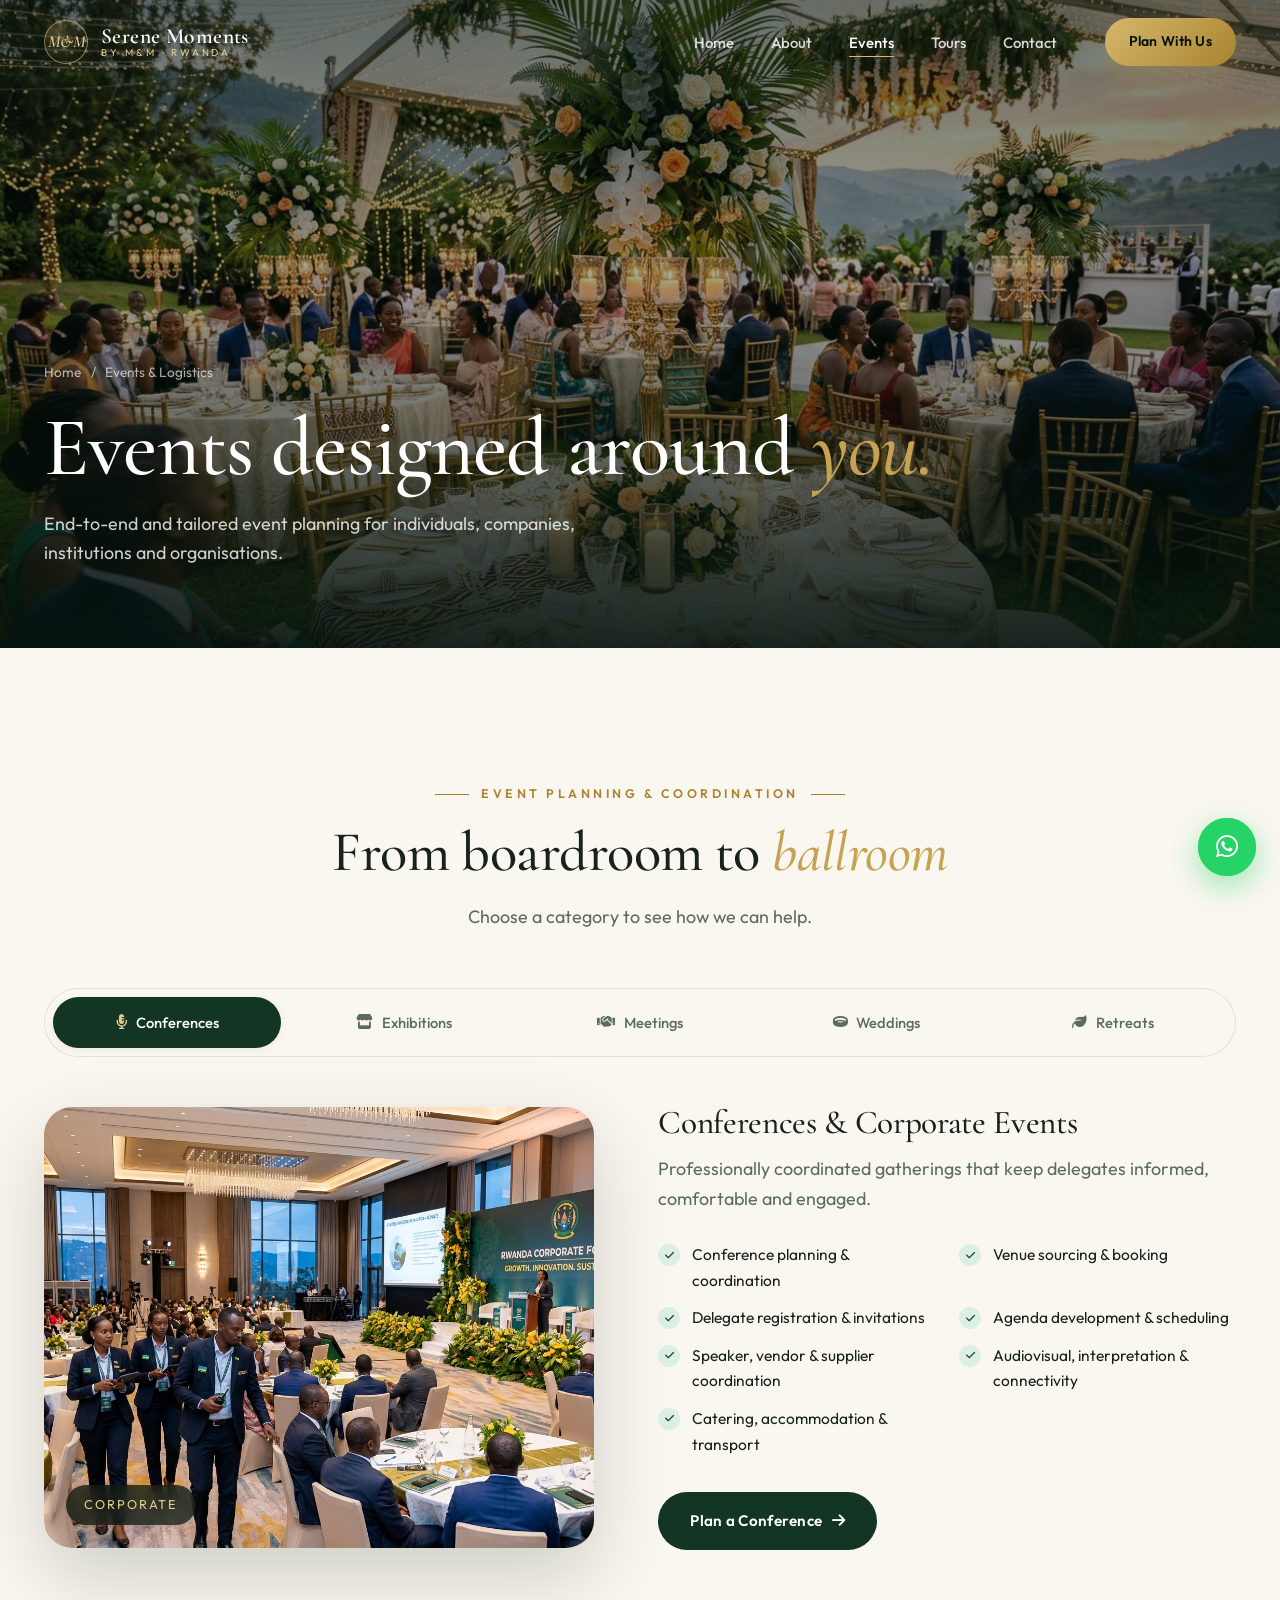
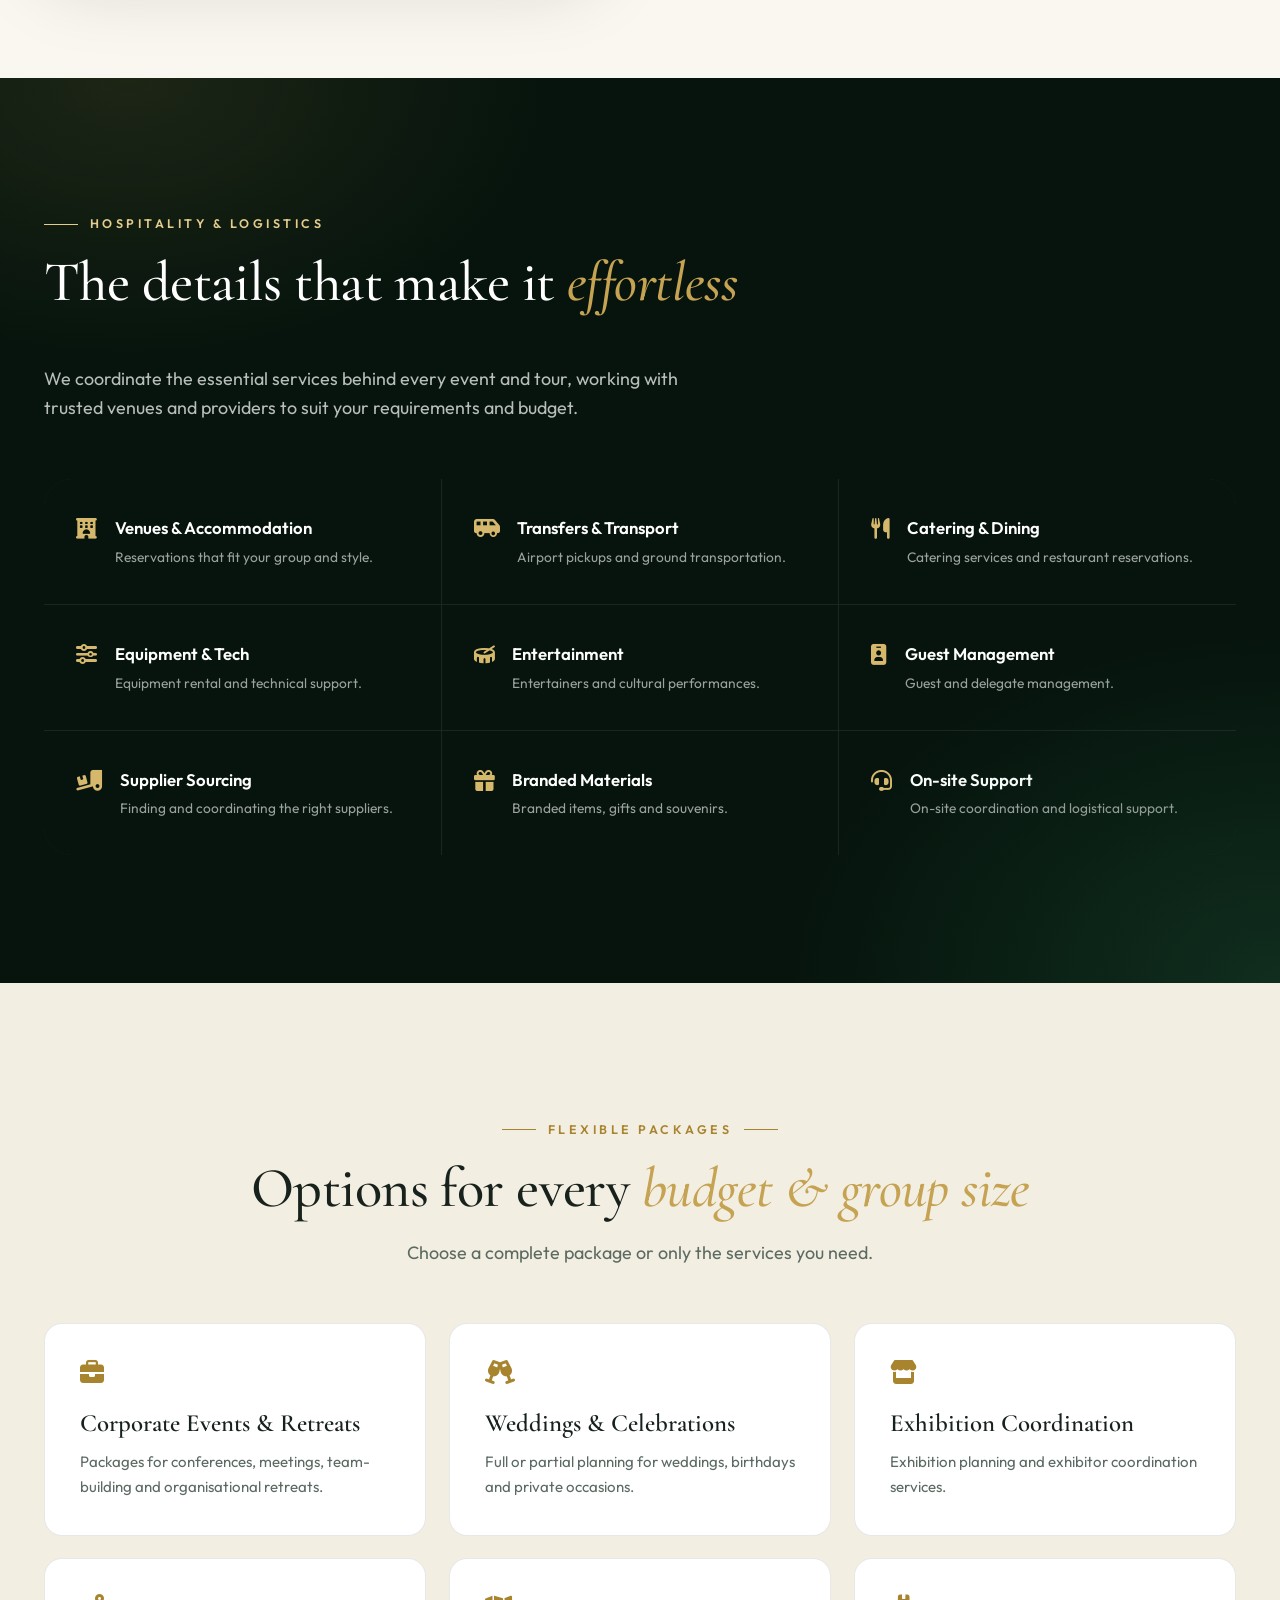
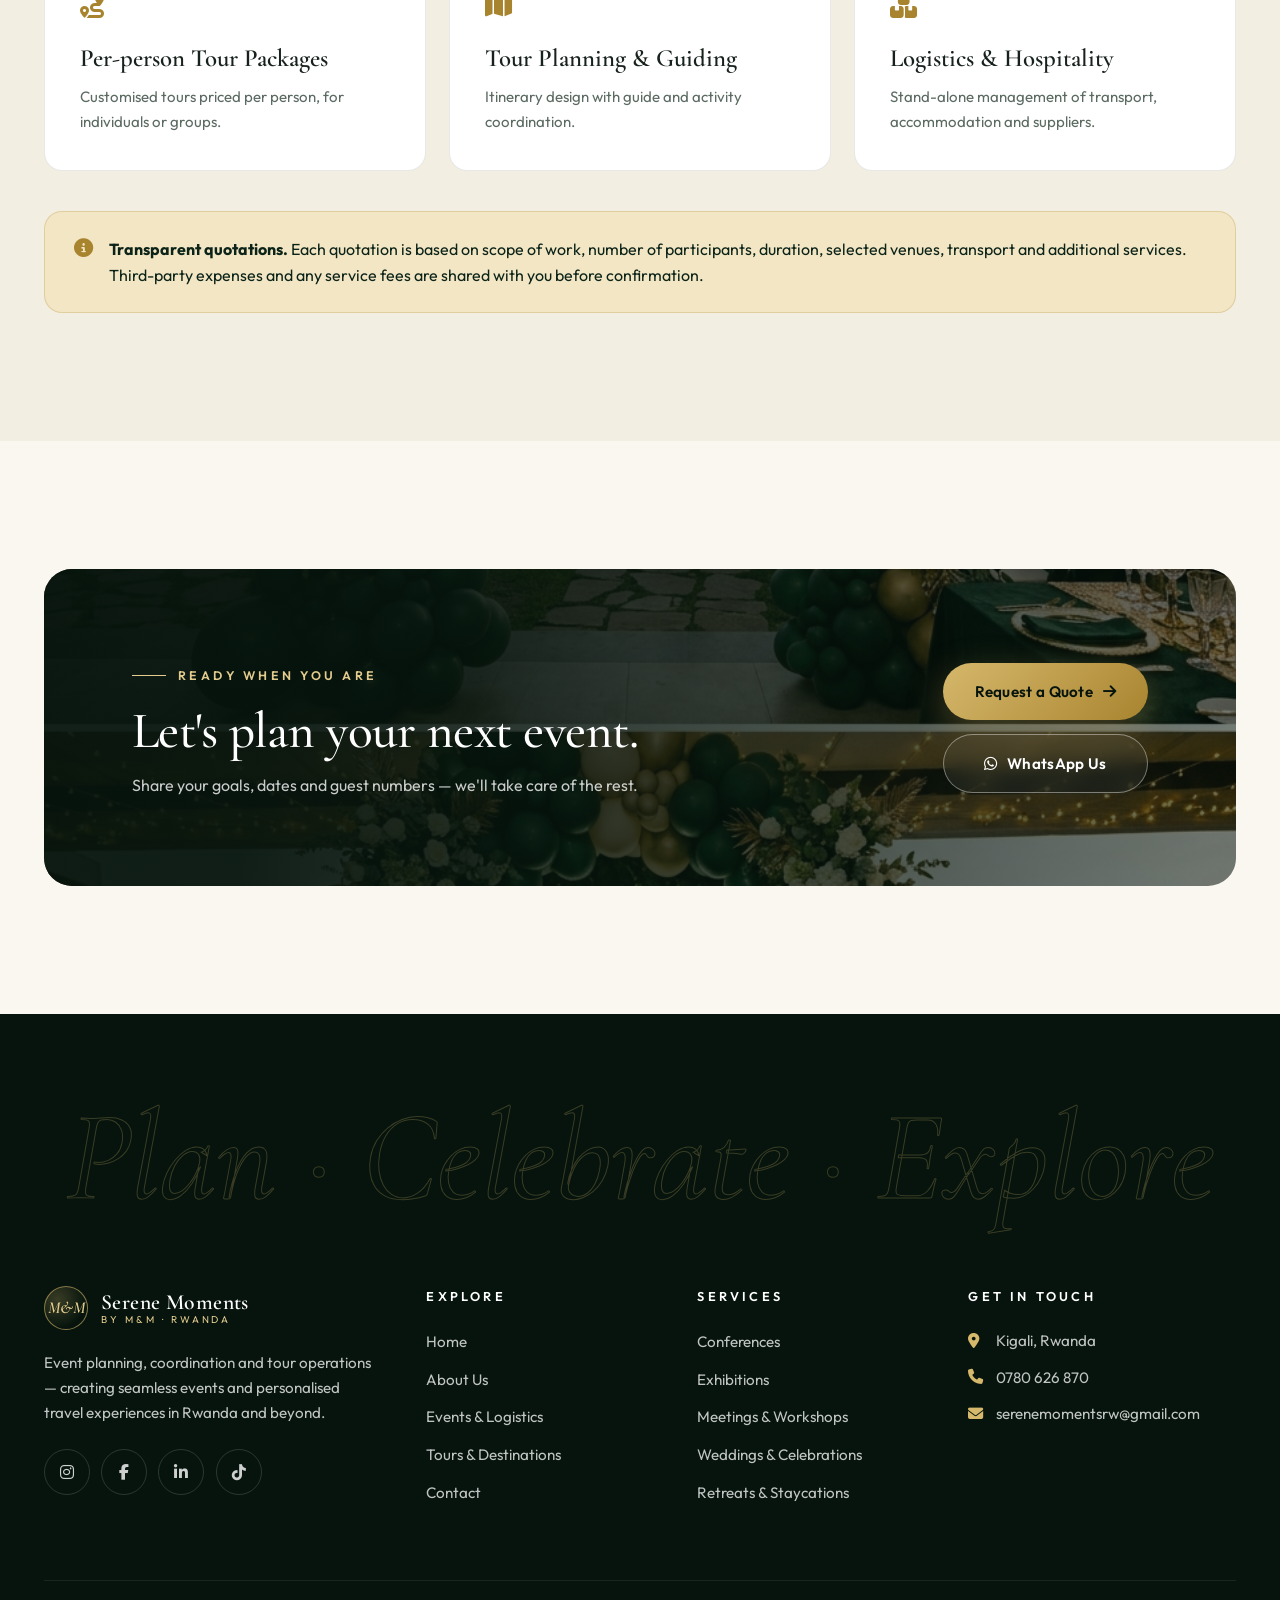
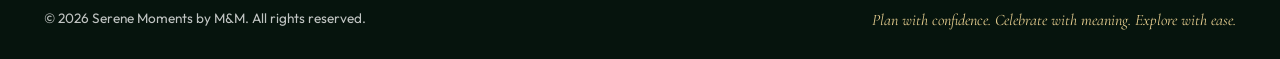
==== services.html @ 68e0db28 "Add files via upload" ====
<!DOCTYPE html>
<html lang="en">
<head>
  <meta charset="UTF-8" />
  <meta name="viewport" content="width=device-width, initial-scale=1.0" />
  <title>Events &amp; Logistics | Serene Moments by M&amp;M — Rwanda</title>
  <meta name="description" content="Conference, exhibition, meeting, wedding and retreat planning in Rwanda, plus hospitality and logistics coordination. Flexible packages tailored to your budget." />
  <meta name="theme-color" content="#06140d" />
  <link rel="preconnect" href="https://fonts.googleapis.com" />
  <link rel="preconnect" href="https://fonts.gstatic.com" crossorigin />
  <link href="https://fonts.googleapis.com/css2?family=Cormorant+Garamond:ital,wght@0,400;0,500;0,600;1,400;1,500&family=Outfit:wght@300;400;500;600&display=swap" rel="stylesheet" />
  <link rel="stylesheet" href="https://cdnjs.cloudflare.com/ajax/libs/font-awesome/6.5.0/css/all.min.css" />
  <link rel="stylesheet" href="style.css" />
</head>
<body>
  <div class="page-curtain" aria-hidden="true"><span class="curtain-mark">M&amp;M</span></div>
  <a href="#main" class="skip-link">Skip to content</a>

  <!-- ═════════ HEADER ═════════ -->
  <header class="site-header">
    <nav class="nav" aria-label="Main navigation">
      <a href="index.html" class="brand" aria-label="Serene Moments by M&amp;M — Home">
        <span class="brand-mark">M&amp;M</span>
        <span class="brand-text"><span class="brand-name">Serene Moments</span><span class="brand-sub">by M&amp;M · Rwanda</span></span>
      </a>
      <ul class="nav-links">
        <li><a href="index.html">Home</a></li>
        <li><a href="about.html">About</a></li>
        <li><a href="services.html">Events</a></li>
        <li><a href="tours.html">Tours</a></li>
        <li><a href="contact.html">Contact</a></li>
      </ul>
      <a href="contact.html" class="btn btn-gold nav-cta" id="nav-cta">Plan With Us</a>
      <button class="nav-toggle" aria-label="Toggle menu" aria-expanded="false"><span></span><span></span><span></span></button>
    </nav>
  </header>

  <main id="main">
    <!-- ═════════ PAGE HERO ═════════ -->
    <section class="page-hero">
      <div class="hero-media"><img src="service_events.jpg" alt="Elegant event reception with floral centrepieces under a marquee" /></div>
      <div class="container">
        <nav class="breadcrumb fade-in" aria-label="Breadcrumb"><a href="index.html">Home</a><span>/</span><span>Events &amp; Logistics</span></nav>
        <h1 class="display">
          <span class="word"><span style="animation-delay:.3s">Events</span></span>
          <span class="word"><span style="animation-delay:.4s">designed</span></span>
          <span class="word"><span style="animation-delay:.5s">around</span></span>
          <span class="word"><span style="animation-delay:.6s"><em>you.</em></span></span>
        </h1>
        <p class="fade-in" style="animation-delay:.9s">End-to-end and tailored event planning for individuals, companies, institutions and organisations.</p>
      </div>
    </section>

    <!-- ═════════ EVENT SERVICES (TABS) ═════════ -->
    <section class="section" id="event-services">
      <div class="container">
        <div class="section-head section-head--center" data-reveal>
          <span class="eyebrow eyebrow--center">Event Planning &amp; Coordination</span>
          <h2 class="display h2">From boardroom to <em>ballroom</em></h2>
          <p class="lead">Choose a category to see how we can help.</p>
        </div>

        <div class="tabs-nav" role="tablist" aria-label="Event categories">
          <button class="tab-btn active" role="tab" aria-selected="true" data-tab="conferences" id="tab-conferences"><i class="fas fa-microphone-lines"></i>Conferences</button>
          <button class="tab-btn" role="tab" aria-selected="false" data-tab="exhibitions" id="tab-exhibitions"><i class="fas fa-store"></i>Exhibitions</button>
          <button class="tab-btn" role="tab" aria-selected="false" data-tab="meetings" id="tab-meetings"><i class="fas fa-handshake"></i>Meetings</button>
          <button class="tab-btn" role="tab" aria-selected="false" data-tab="weddings" id="tab-weddings"><i class="fas fa-ring"></i>Weddings</button>
          <button class="tab-btn" role="tab" aria-selected="false" data-tab="retreats" id="tab-retreats"><i class="fas fa-leaf"></i>Retreats</button>
        </div>

        <div class="tab-panel active" id="conferences" role="tabpanel" aria-labelledby="tab-conferences">
          <div class="tab-media"><img src="service_corporate.jpg" alt="Conference stage and delegates" loading="lazy" /><span class="tab-label">Corporate</span></div>
          <div>
            <h3 class="display h3">Conferences &amp; Corporate Events</h3>
            <p class="lead">Professionally coordinated gatherings that keep delegates informed, comfortable and engaged.</p>
            <ul class="check-list">
              <li>Conference planning &amp; coordination</li>
              <li>Venue sourcing &amp; booking</li>
              <li>Delegate registration &amp; invitations</li>
              <li>Agenda development &amp; scheduling</li>
              <li>Speaker, vendor &amp; supplier coordination</li>
              <li>Audiovisual, interpretation &amp; connectivity</li>
              <li>Catering, accommodation &amp; transport</li>
            </ul>
            <a href="contact.html?service=conference" class="btn btn-dark">Plan a Conference <i class="fas fa-arrow-right"></i></a>
          </div>
        </div>

        <div class="tab-panel" id="exhibitions" role="tabpanel" aria-labelledby="tab-exhibitions">
          <div class="tab-media"><img src="exhibition.jpg" alt="Exhibition hall with branded booths" loading="lazy" /><span class="tab-label">Trade Events</span></div>
          <div>
            <h3 class="display h3">Exhibitions &amp; Trade Events</h3>
            <p class="lead">Well-organised exhibitions where exhibitors shine and visitors move with ease.</p>
            <ul class="check-list">
              <li>Exhibition planning &amp; logistics</li>
              <li>Exhibitor registration &amp; booths</li>
              <li>Venue layout &amp; space allocation</li>
              <li>Stand, signage &amp; branding</li>
              <li>Sponsor &amp; vendor liaison</li>
              <li>Visitor flow &amp; event-day coordination</li>
            </ul>
            <a href="contact.html?service=exhibition" class="btn btn-dark">Plan an Exhibition <i class="fas fa-arrow-right"></i></a>
          </div>
        </div>

        <div class="tab-panel" id="meetings" role="tabpanel" aria-labelledby="tab-meetings">
          <div class="tab-media"><img src="meeting.jpg" alt="Executive board meeting in a Kigali hotel" loading="lazy" /><span class="tab-label">Business</span></div>
          <div>
            <h3 class="display h3">Meetings &amp; Workshops</h3>
            <p class="lead">Productive, well-equipped sessions — in person, virtual or hybrid.</p>
            <ul class="check-list">
              <li>Board &amp; executive meetings</li>
              <li>Business meetings, workshops &amp; seminars</li>
              <li>Room setup &amp; equipment</li>
              <li>Virtual &amp; hybrid meeting support</li>
              <li>Refreshments &amp; participant logistics</li>
              <li>Attendance &amp; administrative support</li>
            </ul>
            <a href="contact.html?service=meeting" class="btn btn-dark">Plan a Meeting <i class="fas fa-arrow-right"></i></a>
          </div>
        </div>

        <div class="tab-panel" id="weddings" role="tabpanel" aria-labelledby="tab-weddings">
          <div class="tab-media"><img src="gallery_1.jpg" alt="Wedding couple at an outdoor Rwandan ceremony" loading="lazy" /><span class="tab-label">Celebrations</span></div>
          <div>
            <h3 class="display h3">Weddings &amp; Private Celebrations</h3>
            <p class="lead">Your special day, beautifully coordinated so you can be fully present.</p>
            <ul class="check-list">
              <li>Wedding planning &amp; coordination</li>
              <li>Birthdays &amp; bridal showers</li>
              <li>Venue selection &amp; booking</li>
              <li>Budget planning &amp; vendor management</li>
              <li>Invitations &amp; RSVP coordination</li>
              <li>Catering, entertainment &amp; transport</li>
              <li>Wedding-day &amp; event-day coordination</li>
            </ul>
            <a href="contact.html?service=wedding" class="btn btn-dark">Plan a Celebration <i class="fas fa-arrow-right"></i></a>
          </div>
        </div>

        <div class="tab-panel" id="retreats" role="tabpanel" aria-labelledby="tab-retreats">
          <div class="tab-media"><img src="retreat.jpg" alt="Team-building retreat on a lakeside deck" loading="lazy" /><span class="tab-label">Getaways</span></div>
          <div>
            <h3 class="display h3">Retreats &amp; Staycations</h3>
            <p class="lead">Time away to reconnect, recharge and build stronger teams.</p>
            <ul class="check-list">
              <li>Corporate &amp; organisational retreats</li>
              <li>Team-building &amp; networking</li>
              <li>Wellness &amp; leisure getaways</li>
              <li>Accommodation &amp; venue reservations</li>
              <li>Activities &amp; excursions</li>
              <li>Meals, transport &amp; logistics</li>
            </ul>
            <a href="contact.html?service=retreat" class="btn btn-dark">Plan a Retreat <i class="fas fa-arrow-right"></i></a>
          </div>
        </div>
      </div>
    </section>

    <!-- ═════════ HOSPITALITY & LOGISTICS ═════════ -->
    <section class="section section--dark" id="hospitality">
      <div class="container">
        <div class="section-head section-head--split" data-reveal>
          <div>
            <span class="eyebrow eyebrow--light">Hospitality &amp; Logistics</span>
            <h2 class="display h2 light">The details that make it <em>effortless</em></h2>
          </div>
          <p class="lead light">We coordinate the essential services behind every event and tour, working with trusted venues and providers to suit your requirements and budget.</p>
        </div>
        <div class="logi-grid" data-reveal>
          <div class="logi"><i class="fas fa-hotel"></i><div><h3>Venues &amp; Accommodation</h3><p>Reservations that fit your group and style.</p></div></div>
          <div class="logi"><i class="fas fa-van-shuttle"></i><div><h3>Transfers &amp; Transport</h3><p>Airport pickups and ground transportation.</p></div></div>
          <div class="logi"><i class="fas fa-utensils"></i><div><h3>Catering &amp; Dining</h3><p>Catering services and restaurant reservations.</p></div></div>
          <div class="logi"><i class="fas fa-sliders"></i><div><h3>Equipment &amp; Tech</h3><p>Equipment rental and technical support.</p></div></div>
          <div class="logi"><i class="fas fa-drum"></i><div><h3>Entertainment</h3><p>Entertainers and cultural performances.</p></div></div>
          <div class="logi"><i class="fas fa-id-badge"></i><div><h3>Guest Management</h3><p>Guest and delegate management.</p></div></div>
          <div class="logi"><i class="fas fa-truck-ramp-box"></i><div><h3>Supplier Sourcing</h3><p>Finding and coordinating the right suppliers.</p></div></div>
          <div class="logi"><i class="fas fa-gift"></i><div><h3>Branded Materials</h3><p>Branded items, gifts and souvenirs.</p></div></div>
          <div class="logi"><i class="fas fa-headset"></i><div><h3>On-site Support</h3><p>On-site coordination and logistical support.</p></div></div>
        </div>
      </div>
    </section>

    <!-- ═════════ PACKAGES ═════════ -->
    <section class="section section--sand">
      <div class="container">
        <div class="section-head section-head--center" data-reveal>
          <span class="eyebrow eyebrow--center">Flexible Packages</span>
          <h2 class="display h2">Options for every <em>budget &amp; group size</em></h2>
          <p class="lead">Choose a complete package or only the services you need.</p>
        </div>
        <div class="pkg-grid" data-stagger>
          <div class="pkg" data-reveal><i class="fas fa-briefcase"></i><h3>Corporate Events &amp; Retreats</h3><p>Packages for conferences, meetings, team-building and organisational retreats.</p></div>
          <div class="pkg" data-reveal><i class="fas fa-champagne-glasses"></i><h3>Weddings &amp; Celebrations</h3><p>Full or partial planning for weddings, birthdays and private occasions.</p></div>
          <div class="pkg" data-reveal><i class="fas fa-store"></i><h3>Exhibition Coordination</h3><p>Exhibition planning and exhibitor coordination services.</p></div>
          <div class="pkg" data-reveal><i class="fas fa-route"></i><h3>Per-person Tour Packages</h3><p>Customised tours priced per person, for individuals or groups.</p></div>
          <div class="pkg" data-reveal><i class="fas fa-map"></i><h3>Tour Planning &amp; Guiding</h3><p>Itinerary design with guide and activity coordination.</p></div>
          <div class="pkg" data-reveal><i class="fas fa-boxes-stacked"></i><h3>Logistics &amp; Hospitality</h3><p>Stand-alone management of transport, accommodation and suppliers.</p></div>
        </div>
        <div class="note" data-reveal>
          <i class="fas fa-circle-info"></i>
          <p><strong>Transparent quotations.</strong> Each quotation is based on scope of work, number of participants, duration, selected venues, transport and additional services. Third-party expenses and any service fees are shared with you before confirmation.</p>
        </div>
      </div>
    </section>

    <!-- ═════════ CTA ═════════ -->
    <section class="section">
      <div class="container">
        <div class="cta-banner" data-reveal="zoom">
          <img src="gallery_2.jpg" alt="" loading="lazy" />
          <div>
            <span class="eyebrow eyebrow--light">Ready When You Are</span>
            <h2 class="display">Let's plan your next event.</h2>
            <p>Share your goals, dates and guest numbers — we'll take care of the rest.</p>
          </div>
          <div class="cta-actions">
            <a href="contact.html" class="btn btn-gold" id="services-cta-quote">Request a Quote <i class="fas fa-arrow-right"></i></a>
            <a href="https://wa.me/250780626870" target="_blank" rel="noopener" class="btn btn-ghost" id="services-cta-wa"><i class="fab fa-whatsapp"></i> WhatsApp Us</a>
          </div>
        </div>
      </div>
    </section>
  </main>

  <!-- ═════════ FOOTER ═════════ -->
  <footer class="footer">
    <div class="container">
      <div class="footer-big" aria-hidden="true">Plan · Celebrate · Explore</div>
      <div class="footer-grid">
        <div>
          <a href="index.html" class="brand"><span class="brand-mark">M&amp;M</span><span class="brand-text"><span class="brand-name">Serene Moments</span><span class="brand-sub">by M&amp;M · Rwanda</span></span></a>
          <p class="footer-about">Event planning, coordination and tour operations — creating seamless events and personalised travel experiences in Rwanda and beyond.</p>
          <!-- TODO: replace # with your social media profile URLs -->
          <div class="socials">
            <a href="#" aria-label="Instagram"><i class="fab fa-instagram"></i></a>
            <a href="#" aria-label="Facebook"><i class="fab fa-facebook-f"></i></a>
            <a href="#" aria-label="LinkedIn"><i class="fab fa-linkedin-in"></i></a>
            <a href="#" aria-label="TikTok"><i class="fab fa-tiktok"></i></a>
          </div>
        </div>
        <div>
          <h4>Explore</h4>
          <ul>
            <li><a href="index.html">Home</a></li>
            <li><a href="about.html">About Us</a></li>
            <li><a href="services.html">Events &amp; Logistics</a></li>
            <li><a href="tours.html">Tours &amp; Destinations</a></li>
            <li><a href="contact.html">Contact</a></li>
          </ul>
        </div>
        <div>
          <h4>Services</h4>
          <ul>
            <li><a href="services.html#conferences">Conferences</a></li>
            <li><a href="services.html#exhibitions">Exhibitions</a></li>
            <li><a href="services.html#meetings">Meetings &amp; Workshops</a></li>
            <li><a href="services.html#weddings">Weddings &amp; Celebrations</a></li>
            <li><a href="services.html#retreats">Retreats &amp; Staycations</a></li>
          </ul>
        </div>
        <div>
          <h4>Get in Touch</h4>
          <ul class="footer-contact">
            <li><i class="fas fa-location-dot"></i><span>Kigali, Rwanda</span></li>
            <li><i class="fas fa-phone"></i><a href="tel:+250780626870">0780 626 870</a></li>
            <li><i class="fas fa-envelope"></i><a href="mailto:serenemomentsrw@gmail.com">serenemomentsrw@gmail.com</a></li>
          </ul>
        </div>
      </div>
      <div class="footer-bottom">
        <p>&copy; <span data-year>2026</span> Serene Moments by M&amp;M. All rights reserved.</p>
        <p><em>Plan with confidence. Celebrate with meaning. Explore with ease.</em></p>
      </div>
    </div>
  </footer>

  <a class="fab-wa" href="https://wa.me/250780626870" target="_blank" rel="noopener" aria-label="Chat with us on WhatsApp"><i class="fab fa-whatsapp"></i></a>
  <button class="to-top" aria-label="Back to top"><i class="fas fa-arrow-up"></i></button>
  <script src="script.js"></script>
</body>
</html>
---- style.css ----
/* ==========================================================
   Serene Moments by M&M — Shared Stylesheet
   Plan · Celebrate · Explore
   Forest green & champagne gold luxury theme
   ========================================================== */

/* ── Design Tokens ── */
:root {
  --green-950: #06140d;
  --green-900: #0b2318;
  --green-800: #123524;
  --green-700: #1a4a33;
  --green-600: #23603f;
  --green-500: #2e7a51;
  --green-300: #7fbf9a;
  --green-100: #dcefe4;

  --gold-700: #a8842f;
  --gold-600: #c5a352;
  --gold-500: #d6b86c;
  --gold-400: #e4cc8e;
  --gold-200: #f3e6c4;

  --ivory: #faf7f0;
  --sand: #f3eee2;
  --ink: #18221c;
  --muted: #5c6b62;
  --line: rgba(24, 34, 28, 0.1);
  --white: #fff;

  --font-serif: 'Cormorant Garamond', Georgia, serif;
  --font-sans: 'Outfit', system-ui, -apple-system, sans-serif;

  --radius-sm: 10px;
  --radius-md: 18px;
  --radius-lg: 28px;
  --radius-full: 999px;

  --shadow-sm: 0 2px 10px rgba(6, 20, 13, 0.06);
  --shadow-md: 0 14px 40px rgba(6, 20, 13, 0.1);
  --shadow-lg: 0 30px 80px rgba(6, 20, 13, 0.18);
  --shadow-gold: 0 12px 36px rgba(197, 163, 82, 0.35);

  --ease: cubic-bezier(0.22, 1, 0.36, 1);
  --nav-h: 84px;
  --container: 1240px;
}

/* ── Reset ── */
*, *::before, *::after { box-sizing: border-box; margin: 0; padding: 0; }
html { scroll-behavior: smooth; }
body {
  font-family: var(--font-sans);
  color: var(--ink);
  background: var(--ivory);
  line-height: 1.65;
  overflow-x: hidden;
  -webkit-font-smoothing: antialiased;
}
img { max-width: 100%; display: block; }
a { color: inherit; text-decoration: none; }
ul { list-style: none; }
button { font: inherit; cursor: pointer; border: none; background: none; color: inherit; }
input, select, textarea { font: inherit; }
::selection { background: var(--gold-500); color: var(--green-950); }

.container { max-width: var(--container); margin: 0 auto; padding: 0 1.5rem; }
.skip-link {
  position: absolute; top: -100px; left: 1rem; z-index: 9999;
  background: var(--gold-600); color: var(--green-950);
  padding: 0.6rem 1rem; border-radius: var(--radius-sm); font-weight: 600;
}
.skip-link:focus { top: 1rem; }

/* ── Page load curtain ── */
.page-curtain {
  position: fixed; inset: 0; z-index: 5000;
  background: var(--green-950);
  display: grid; place-items: center;
  transition: opacity 0.7s var(--ease), visibility 0.7s;
}
.page-curtain .curtain-mark {
  font-family: var(--font-serif); font-size: 2rem; color: var(--gold-500);
  letter-spacing: 0.2em; animation: pulse 1.4s ease-in-out infinite;
}
body.loaded .page-curtain { opacity: 0; visibility: hidden; }
body.leaving .page-curtain { opacity: 1; visibility: visible; }
@keyframes pulse { 50% { opacity: 0.4; } }

/* ── Typography helpers ── */
.eyebrow {
  display: inline-flex; align-items: center; gap: 0.75rem;
  font-size: 0.78rem; font-weight: 600; letter-spacing: 0.28em;
  text-transform: uppercase; color: var(--gold-700);
  margin-bottom: 1.1rem;
}
.eyebrow::before {
  content: ''; width: 34px; height: 1px; background: currentColor;
}
.eyebrow--light { color: var(--gold-400); }
.eyebrow--center::after { content: ''; width: 34px; height: 1px; background: currentColor; }

.display {
  font-family: var(--font-serif);
  font-weight: 500;
  line-height: 1.08;
  letter-spacing: -0.01em;
}
.display em { font-style: italic; color: var(--gold-600); }
.h2 { font-size: clamp(2.2rem, 4.4vw, 3.6rem); margin-bottom: 1.2rem; }
.h3 { font-size: clamp(1.6rem, 2.6vw, 2.2rem); margin-bottom: 0.8rem; }
.lead { font-size: 1.12rem; color: var(--muted); max-width: 640px; }
.light { color: var(--white); }
.light .lead, .lead.light { color: rgba(255, 255, 255, 0.72); }

.section { padding: clamp(5rem, 10vw, 8rem) 0; position: relative; }
.section--sand { background: var(--sand); }
.section--dark { background: var(--green-950); color: var(--white); overflow: hidden; }
.section--dark::before {
  content: ''; position: absolute; inset: 0; pointer-events: none;
  background:
    radial-gradient(600px 400px at 10% 0%, rgba(197, 163, 82, 0.12), transparent 70%),
    radial-gradient(700px 500px at 100% 100%, rgba(46, 122, 81, 0.25), transparent 70%);
}
.section-head { margin-bottom: 3.5rem; position: relative; }
.section-head--center { text-align: center; }
.section-head--center .lead { margin: 0 auto; }
.section-head--split {
  display: flex; align-items: flex-end; justify-content: space-between; gap: 2rem; flex-wrap: wrap;
}

/* ── Buttons ── */
.btn {
  position: relative; overflow: hidden;
  display: inline-flex; align-items: center; justify-content: center; gap: 0.6rem;
  padding: 1rem 2rem; border-radius: var(--radius-full);
  font-weight: 600; font-size: 0.95rem; letter-spacing: 0.02em;
  transition: transform 0.4s var(--ease), box-shadow 0.4s var(--ease), background 0.3s, color 0.3s;
  isolation: isolate;
}
.btn i { transition: transform 0.4s var(--ease); }
.btn:hover i { transform: translateX(4px); }
.btn-gold {
  background: linear-gradient(135deg, var(--gold-500), var(--gold-700));
  color: var(--green-950); box-shadow: var(--shadow-gold);
}
.btn-gold::after {
  content: ''; position: absolute; inset: 0; z-index: -1;
  background: linear-gradient(120deg, transparent 30%, rgba(255,255,255,0.5) 50%, transparent 70%);
  transform: translateX(-100%); transition: transform 0.8s var(--ease);
}
.btn-gold:hover { transform: translateY(-3px); }
.btn-gold:hover::after { transform: translateX(100%); }
.btn-ghost {
  color: var(--white); border: 1px solid rgba(255, 255, 255, 0.4);
  backdrop-filter: blur(10px); background: rgba(255, 255, 255, 0.06);
}
.btn-ghost:hover { background: rgba(255, 255, 255, 0.16); border-color: var(--white); transform: translateY(-3px); }
.btn-dark { background: var(--green-800); color: var(--white); }
.btn-dark:hover { background: var(--green-700); transform: translateY(-3px); box-shadow: var(--shadow-md); }
.btn-line { color: var(--green-800); border: 1px solid var(--green-800); }
.btn-line:hover { background: var(--green-800); color: var(--white); }
.link-arrow {
  display: inline-flex; align-items: center; gap: 0.5rem;
  font-weight: 600; color: var(--gold-700); font-size: 0.92rem;
}
.link-arrow i { transition: transform 0.35s var(--ease); }
.link-arrow:hover i { transform: translateX(5px); }

/* ============================================================
   HEADER
============================================================ */
.site-header {
  position: fixed; inset: 0 0 auto 0; z-index: 1000;
  height: var(--nav-h);
  transition: background 0.4s, box-shadow 0.4s, height 0.4s var(--ease);
}
.site-header.scrolled {
  height: 72px;
  background: rgba(6, 20, 13, 0.88);
  backdrop-filter: blur(18px) saturate(140%);
  box-shadow: 0 10px 30px rgba(0, 0, 0, 0.25);
}
.nav {
  height: 100%; max-width: var(--container); margin: 0 auto; padding: 0 1.5rem;
  display: flex; align-items: center; gap: 2rem;
}
.brand { display: flex; align-items: center; gap: 0.8rem; color: var(--white); }
.brand-mark {
  width: 44px; height: 44px; border-radius: 50%;
  display: grid; place-items: center;
  border: 1px solid rgba(214, 184, 108, 0.6);
  font-family: var(--font-serif); font-size: 1.05rem; font-weight: 600; font-style: italic;
  color: var(--gold-400);
  background: radial-gradient(circle at 30% 30%, rgba(214,184,108,0.25), transparent 70%);
}
.brand-text { display: flex; flex-direction: column; line-height: 1.1; }
.brand-name { font-family: var(--font-serif); font-size: 1.35rem; font-weight: 600; letter-spacing: 0.02em; }
.brand-sub { font-size: 0.62rem; letter-spacing: 0.3em; text-transform: uppercase; color: var(--gold-400); }

.nav-links { display: flex; gap: 0.3rem; margin-left: auto; }
.nav-links a {
  position: relative; padding: 0.55rem 1rem;
  color: rgba(255, 255, 255, 0.82); font-size: 0.93rem; font-weight: 500;
  transition: color 0.3s;
}
.nav-links a::after {
  content: ''; position: absolute; left: 1rem; right: 1rem; bottom: 0.25rem; height: 1px;
  background: var(--gold-500); transform: scaleX(0); transform-origin: right;
  transition: transform 0.45s var(--ease);
}
.nav-links a:hover, .nav-links a.active { color: var(--white); }
.nav-links a:hover::after, .nav-links a.active::after { transform: scaleX(1); transform-origin: left; }
.nav-cta { padding: 0.75rem 1.5rem; font-size: 0.88rem; }

.nav-toggle { display: none; width: 44px; height: 44px; margin-left: auto; position: relative; z-index: 1101; }
.nav-toggle span {
  position: absolute; left: 10px; right: 10px; height: 2px; background: var(--white); border-radius: 2px;
  transition: transform 0.4s var(--ease), opacity 0.3s;
}
.nav-toggle span:nth-child(1) { top: 15px; }
.nav-toggle span:nth-child(2) { top: 21px; }
.nav-toggle span:nth-child(3) { top: 27px; }
.nav-open .nav-toggle span:nth-child(1) { transform: translateY(6px) rotate(45deg); }
.nav-open .nav-toggle span:nth-child(2) { opacity: 0; }
.nav-open .nav-toggle span:nth-child(3) { transform: translateY(-6px) rotate(-45deg); }

/* ============================================================
   HOME HERO
============================================================ */
.hero {
  position: relative; min-height: 100vh; min-height: 100svh;
  display: flex; align-items: center; color: var(--white); overflow: hidden;
}
.hero-media { position: absolute; inset: 0; }
.hero-media img {
  width: 100%; height: 100%; object-fit: cover;
  animation: kenburns 24s ease-in-out infinite alternate;
}
@keyframes kenburns { from { transform: scale(1.04); } to { transform: scale(1.15) translate(-1%, -1%); } }
.hero-media::after {
  content: ''; position: absolute; inset: 0;
  background:
    linear-gradient(180deg, rgba(6,20,13,0.55) 0%, rgba(6,20,13,0.25) 40%, rgba(6,20,13,0.9) 100%),
    linear-gradient(90deg, rgba(6,20,13,0.75) 0%, transparent 70%);
}
.hero-inner { position: relative; z-index: 2; padding-top: calc(var(--nav-h) + 2rem); padding-bottom: 9rem; width: 100%; }
.hero-tagline {
  display: inline-flex; gap: 0.9rem; align-items: center;
  font-size: 0.8rem; letter-spacing: 0.35em; text-transform: uppercase; color: var(--gold-400);
  padding: 0.55rem 1.2rem; border: 1px solid rgba(214,184,108,0.35); border-radius: var(--radius-full);
  background: rgba(6,20,13,0.35); backdrop-filter: blur(8px);
  margin-bottom: 1.8rem;
}
.hero-tagline .dot { width: 4px; height: 4px; border-radius: 50%; background: var(--gold-500); }
.hero-title { font-size: clamp(2.9rem, 7.2vw, 6.4rem); max-width: 950px; margin-bottom: 1.6rem; }
.display .word { display: inline-block; overflow: hidden; vertical-align: bottom; padding-bottom: 0.08em; margin-bottom: -0.08em; }
.display .word > span { display: inline-block; transform: translateY(115%); animation: rise 1.1s var(--ease) forwards; }
[id] { scroll-margin-top: 90px; }
@keyframes rise { to { transform: translateY(0); } }
.hero-text { font-size: clamp(1.05rem, 1.6vw, 1.25rem); color: rgba(255,255,255,0.82); max-width: 620px; margin-bottom: 2.5rem; }
.hero-actions { display: flex; gap: 1rem; flex-wrap: wrap; }
.fade-in { opacity: 0; animation: fadeUp 1s var(--ease) forwards; }
@keyframes fadeUp { from { opacity: 0; transform: translateY(24px); } to { opacity: 1; transform: none; } }

.hero-pillars {
  position: absolute; z-index: 3; left: 0; right: 0; bottom: 0;
  border-top: 1px solid rgba(255,255,255,0.12);
  background: linear-gradient(180deg, rgba(6,20,13,0.2), rgba(6,20,13,0.6));
  backdrop-filter: blur(14px);
}
.hero-pillars .container { display: grid; grid-template-columns: repeat(3, 1fr); }
.hero-pillar {
  display: flex; align-items: center; gap: 1rem; padding: 1.6rem 1.5rem;
  border-right: 1px solid rgba(255,255,255,0.1); transition: background 0.4s;
}
.hero-pillar:last-child { border-right: none; }
.hero-pillar:hover { background: rgba(214,184,108,0.08); }
.hero-pillar .num { font-family: var(--font-serif); font-size: 2.2rem; color: var(--gold-500); font-style: italic; line-height: 1; }
.hero-pillar strong { display: block; font-size: 1rem; font-weight: 600; }
.hero-pillar span { font-size: 0.82rem; color: rgba(255,255,255,0.65); }

/* ============================================================
   INNER PAGE HERO
============================================================ */
.page-hero {
  position: relative; min-height: 72vh; display: flex; align-items: flex-end;
  color: var(--white); overflow: hidden; padding-bottom: 5rem;
}
.page-hero .hero-media::after {
  background: linear-gradient(180deg, rgba(6,20,13,0.6) 0%, rgba(6,20,13,0.35) 45%, rgba(6,20,13,0.92) 100%);
}
.page-hero .container { position: relative; z-index: 2; width: 100%; }
.breadcrumb { display: flex; gap: 0.6rem; font-size: 0.85rem; color: rgba(255,255,255,0.65); margin-bottom: 1.2rem; }
.breadcrumb a:hover { color: var(--gold-400); }
.page-hero h1 { font-size: clamp(2.8rem, 6.5vw, 5.4rem); max-width: 900px; margin-bottom: 1rem; }
.page-hero p { max-width: 620px; font-size: 1.12rem; color: rgba(255,255,255,0.8); }

/* ============================================================
   INTRO / SPLIT
============================================================ */
.split { display: grid; grid-template-columns: 1.05fr 1fr; gap: clamp(3rem, 6vw, 6rem); align-items: center; }
.split--reverse > :first-child { order: 2; }
.split-media { position: relative; }
.split-media .img-main {
  width: 100%; aspect-ratio: 4 / 5; object-fit: cover; border-radius: var(--radius-lg); box-shadow: var(--shadow-lg);
}
.split-media .img-float {
  position: absolute; width: 46%; aspect-ratio: 1; object-fit: cover; right: -8%; bottom: -10%;
  border-radius: var(--radius-md); border: 8px solid var(--ivory); box-shadow: var(--shadow-lg);
}
.split-media .frame {
  position: absolute; inset: -18px auto auto -18px; width: 120px; height: 120px;
  border-top: 1px solid var(--gold-600); border-left: 1px solid var(--gold-600); border-top-left-radius: var(--radius-lg);
}
.split-media .badge-float {
  position: absolute; left: -6%; bottom: 12%;
  background: var(--green-900); color: var(--white);
  padding: 1.2rem 1.4rem; border-radius: var(--radius-md); box-shadow: var(--shadow-lg);
  display: flex; gap: 0.9rem; align-items: center; max-width: 260px;
  animation: floaty 6s ease-in-out infinite;
}
.badge-float i { font-size: 1.6rem; color: var(--gold-500); }
.badge-float strong { display: block; font-family: var(--font-serif); font-size: 1.2rem; font-weight: 600; }
.badge-float span { font-size: 0.8rem; color: rgba(255,255,255,0.7); }
@keyframes floaty { 50% { transform: translateY(-10px); } }
.prose p { color: var(--muted); margin-bottom: 1.2rem; font-size: 1.04rem; }
.prose strong { color: var(--ink); }
.signature {
  font-family: var(--font-serif); font-style: italic; font-size: 1.5rem; color: var(--green-700);
  margin: 1.8rem 0 2.2rem; padding-left: 1.2rem; border-left: 2px solid var(--gold-600);
}

/* ============================================================
   SERVICE PILLAR CARDS (home)
============================================================ */
.pillars { display: grid; grid-template-columns: repeat(3, 1fr); gap: 1.6rem; }
.pillar-card {
  position: relative; min-height: 540px; border-radius: var(--radius-lg); overflow: hidden;
  color: var(--white); display: flex; flex-direction: column; justify-content: flex-end; padding: 2.2rem;
  isolation: isolate; box-shadow: var(--shadow-md);
}
.pillar-card img {
  position: absolute; inset: 0; width: 100%; height: 100%; object-fit: cover; z-index: -2;
  transition: transform 1.2s var(--ease);
}
.pillar-card::before {
  content: ''; position: absolute; inset: 0; z-index: -1;
  background: linear-gradient(180deg, rgba(6,20,13,0.05) 20%, rgba(6,20,13,0.92) 85%);
  transition: background 0.5s;
}
.pillar-card:hover img { transform: scale(1.08); }
.pillar-card:hover::before { background: linear-gradient(180deg, rgba(6,20,13,0.25) 0%, rgba(6,20,13,0.96) 75%); }
.pillar-card .tag {
  position: absolute; top: 1.6rem; left: 1.6rem;
  font-size: 0.72rem; letter-spacing: 0.22em; text-transform: uppercase;
  padding: 0.45rem 0.9rem; border-radius: var(--radius-full);
  background: rgba(255,255,255,0.12); backdrop-filter: blur(10px); border: 1px solid rgba(255,255,255,0.2);
}
.pillar-card h3 { font-family: var(--font-serif); font-size: 2.1rem; font-weight: 500; line-height: 1.1; margin-bottom: 0.7rem; }
.pillar-card p { color: rgba(255,255,255,0.78); font-size: 0.96rem; margin-bottom: 1rem; }
.pillar-card .more {
  max-height: 0; opacity: 0; overflow: hidden;
  transition: max-height 0.7s var(--ease), opacity 0.5s, margin 0.5s;
}
.pillar-card:hover .more, .pillar-card:focus-within .more { max-height: 220px; opacity: 1; margin-bottom: 1.2rem; }
.pillar-card .more li { display: flex; gap: 0.6rem; font-size: 0.9rem; color: rgba(255,255,255,0.85); padding: 0.2rem 0; }
.pillar-card .more i { color: var(--gold-500); font-size: 0.75rem; margin-top: 0.45rem; }
.pillar-card .link-arrow { color: var(--gold-400); }

/* ============================================================
   MARQUEE (clients)
============================================================ */
.marquee { overflow: hidden; padding: 2rem 0; border-block: 1px solid var(--line); background: var(--ivory); }
.marquee-track { display: flex; gap: 3.5rem; width: max-content; animation: marquee 45s linear infinite; }
.marquee:hover .marquee-track { animation-play-state: paused; }
.marquee-item {
  display: flex; align-items: center; gap: 0.8rem; white-space: nowrap;
  font-family: var(--font-serif); font-size: 1.55rem; color: var(--green-800);
}
.marquee-item i { color: var(--gold-600); font-size: 1rem; }
@keyframes marquee { to { transform: translateX(-50%); } }

/* ============================================================
   STEPS / APPROACH
============================================================ */
.steps { display: grid; grid-template-columns: repeat(5, 1fr); gap: 1.2rem; position: relative; counter-reset: step; }
.steps::before {
  content: ''; position: absolute; top: 34px; left: 8%; right: 8%; height: 1px;
  background: linear-gradient(90deg, transparent, var(--gold-600), transparent);
}
.step { position: relative; text-align: center; padding: 0 0.5rem; }
.step-icon {
  position: relative; z-index: 1; width: 68px; height: 68px; margin: 0 auto 1.4rem;
  border-radius: 50%; display: grid; place-items: center; font-size: 1.3rem;
  background: var(--green-900); color: var(--gold-400);
  border: 1px solid rgba(214,184,108,0.5);
  box-shadow: 0 0 0 8px rgba(214,184,108,0.08);
  transition: transform 0.5s var(--ease), background 0.4s, color 0.4s;
}
.step:hover .step-icon { transform: translateY(-6px) rotate(-6deg); background: var(--gold-500); color: var(--green-950); }
.step-num { font-size: 0.72rem; letter-spacing: 0.25em; color: var(--gold-500); text-transform: uppercase; margin-bottom: 0.4rem; }
.step h3 { font-family: var(--font-serif); font-size: 1.45rem; font-weight: 500; margin-bottom: 0.5rem; line-height: 1.2; }
.step p { font-size: 0.9rem; color: rgba(255,255,255,0.65); }
.section:not(.section--dark) .step p { color: var(--muted); }

/* ============================================================
   FEATURE GRID (advantages)
============================================================ */
.features { display: grid; grid-template-columns: repeat(auto-fit, minmax(260px, 1fr)); gap: 1.4rem; }
.feature {
  position: relative; padding: 2.2rem 2rem; border-radius: var(--radius-md);
  background: var(--white); border: 1px solid var(--line);
  transition: transform 0.5s var(--ease), box-shadow 0.5s var(--ease), border-color 0.4s;
  overflow: hidden;
}
.feature::after {
  content: ''; position: absolute; left: 0; bottom: 0; height: 3px; width: 100%;
  background: linear-gradient(90deg, var(--gold-500), var(--green-500));
  transform: scaleX(0); transform-origin: left; transition: transform 0.6s var(--ease);
}
.feature:hover { transform: translateY(-8px); box-shadow: var(--shadow-md); border-color: transparent; }
.feature:hover::after { transform: scaleX(1); }
.feature-icon {
  width: 56px; height: 56px; border-radius: 16px; display: grid; place-items: center;
  background: linear-gradient(135deg, var(--green-100), #fff); color: var(--green-700);
  font-size: 1.3rem; margin-bottom: 1.3rem; border: 1px solid rgba(46,122,81,0.15);
}
.feature h3 { font-family: var(--font-serif); font-size: 1.5rem; font-weight: 600; margin-bottom: 0.5rem; }
.feature p { color: var(--muted); font-size: 0.95rem; }
.section--dark .feature { background: rgba(255,255,255,0.04); border-color: rgba(255,255,255,0.08); }
.section--dark .feature p { color: rgba(255,255,255,0.65); }
.section--dark .feature-icon { background: rgba(214,184,108,0.12); color: var(--gold-400); border-color: rgba(214,184,108,0.25); }

/* ============================================================
   DESTINATIONS
============================================================ */
.dest-grid {
  display: grid; grid-template-columns: repeat(4, 1fr); grid-auto-rows: 260px; gap: 1.2rem;
}
.dest {
  position: relative; border-radius: var(--radius-md); overflow: hidden; color: var(--white);
  display: flex; flex-direction: column; justify-content: flex-end; padding: 1.6rem; isolation: isolate;
}
.dest img { position: absolute; inset: 0; width: 100%; height: 100%; object-fit: cover; z-index: -2; transition: transform 1.2s var(--ease); }
.dest::before { content: ''; position: absolute; inset: 0; z-index: -1; background: linear-gradient(180deg, transparent 35%, rgba(6,20,13,0.9)); }
.dest:hover img { transform: scale(1.1); }
.dest--lg { grid-column: span 2; grid-row: span 2; }
.dest--wide { grid-column: span 2; }
.dest .region { font-size: 0.72rem; letter-spacing: 0.25em; text-transform: uppercase; color: var(--gold-400); }
.dest h3 { font-family: var(--font-serif); font-size: 1.7rem; font-weight: 500; line-height: 1.15; }
.dest--lg h3 { font-size: 2.6rem; }
.dest p { font-size: 0.88rem; color: rgba(255,255,255,0.78); max-width: 420px; }
.dest--text {
  background: linear-gradient(145deg, var(--green-800), var(--green-950)); justify-content: center;
}
.dest--text::before { display: none; }
.dest--gold { background: linear-gradient(145deg, var(--gold-500), var(--gold-700)); color: var(--green-950); justify-content: center; }
.dest--gold::before { display: none; }
.dest--gold .region { color: var(--green-900); }
.dest--gold p { color: rgba(6,20,13,0.75); }

/* Coverage list */
.coverage { display: grid; grid-template-columns: repeat(auto-fit, minmax(280px, 1fr)); gap: 1rem; }
.coverage-item {
  display: flex; gap: 1.1rem; padding: 1.4rem 1.5rem; border-radius: var(--radius-md);
  background: rgba(255,255,255,0.04); border: 1px solid rgba(255,255,255,0.08);
  transition: background 0.4s, border-color 0.4s, transform 0.4s var(--ease);
}
.coverage-item:hover { background: rgba(214,184,108,0.08); border-color: rgba(214,184,108,0.35); transform: translateY(-4px); }
.coverage-item .pin {
  flex-shrink: 0; width: 44px; height: 44px; border-radius: 50%; display: grid; place-items: center;
  background: rgba(214,184,108,0.14); color: var(--gold-400);
}
.coverage-item h3 { font-family: var(--font-serif); font-size: 1.4rem; font-weight: 500; }
.coverage-item p { font-size: 0.88rem; color: rgba(255,255,255,0.65); }

/* ============================================================
   VISION / MISSION
============================================================ */
.vm-grid { display: grid; grid-template-columns: 1fr 1fr; gap: 1.6rem; }
.vm-card {
  position: relative; padding: 3rem; border-radius: var(--radius-lg); overflow: hidden;
  background: var(--white); border: 1px solid var(--line); box-shadow: var(--shadow-sm);
  transition: transform 0.5s var(--ease), box-shadow 0.5s;
}
.vm-card:hover { transform: translateY(-6px); box-shadow: var(--shadow-md); }
.vm-card--dark { background: linear-gradient(150deg, var(--green-800), var(--green-950)); color: var(--white); border: none; }
.vm-card .vm-icon { font-size: 1.6rem; color: var(--gold-600); margin-bottom: 1.5rem; }
.vm-card h3 { font-family: var(--font-serif); font-size: 2.2rem; font-weight: 500; margin-bottom: 1rem; }
.vm-card p { font-size: 1.08rem; color: var(--muted); }
.vm-card--dark p { color: rgba(255,255,255,0.78); }
.vm-card .watermark {
  position: absolute; right: -0.5rem; bottom: -2.5rem; font-family: var(--font-serif); font-style: italic;
  font-size: 9rem; line-height: 1; opacity: 0.06; pointer-events: none;
}

/* ============================================================
   CLIENT CHIPS
============================================================ */
.chips { display: flex; flex-wrap: wrap; gap: 0.8rem; }
.chip {
  display: inline-flex; align-items: center; gap: 0.65rem;
  padding: 0.85rem 1.3rem; border-radius: var(--radius-full);
  background: var(--white); border: 1px solid var(--line); font-size: 0.94rem; font-weight: 500;
  transition: all 0.4s var(--ease);
}
.chip i { color: var(--gold-700); }
.chip:hover { background: var(--green-800); color: var(--white); border-color: var(--green-800); transform: translateY(-3px); }
.chip:hover i { color: var(--gold-400); }

/* ============================================================
   QUOTE BAND
============================================================ */
.quote-band { text-align: center; max-width: 900px; margin: 0 auto; position: relative; }
.quote-band .qmark { font-family: var(--font-serif); font-size: 7rem; line-height: 0.5; color: var(--gold-600); display: block; margin-bottom: 1.5rem; }
.quote-band blockquote { font-family: var(--font-serif); font-size: clamp(1.7rem, 3.2vw, 2.6rem); line-height: 1.3; font-weight: 400; }
.quote-band cite { display: block; margin-top: 1.8rem; font-style: normal; letter-spacing: 0.25em; text-transform: uppercase; font-size: 0.8rem; color: var(--gold-500); }

/* ============================================================
   SERVICES TABS
============================================================ */
.tabs-nav {
  position: sticky; top: 72px; z-index: 50;
  display: flex; gap: 0.5rem; padding: 0.5rem; margin-bottom: 3rem;
  background: rgba(250,247,240,0.9); backdrop-filter: blur(14px);
  border: 1px solid var(--line); border-radius: var(--radius-full);
  overflow-x: auto; scrollbar-width: none;
}
.tabs-nav::-webkit-scrollbar { display: none; }
.tab-btn {
  flex: 1; white-space: nowrap; padding: 0.85rem 1.3rem; border-radius: var(--radius-full);
  font-size: 0.92rem; font-weight: 500; color: var(--muted);
  display: inline-flex; align-items: center; justify-content: center; gap: 0.55rem;
  transition: background 0.4s var(--ease), color 0.3s;
}
.tab-btn:hover { color: var(--green-800); }
.tab-btn.active { background: var(--green-800); color: var(--white); box-shadow: var(--shadow-sm); }
.tab-btn.active i { color: var(--gold-400); }
.tab-panel { display: none; }
.tab-panel.active { display: grid; animation: fadeUp 0.7s var(--ease); }
.tab-panel { grid-template-columns: 1fr 1.05fr; gap: 4rem; align-items: center; }
.tab-media { position: relative; border-radius: var(--radius-lg); overflow: hidden; aspect-ratio: 5 / 4; box-shadow: var(--shadow-lg); }
.tab-media img { width: 100%; height: 100%; object-fit: cover; }
.tab-media .tab-label {
  position: absolute; left: 1.4rem; bottom: 1.4rem;
  padding: 0.6rem 1.1rem; border-radius: var(--radius-full); font-size: 0.8rem; letter-spacing: 0.15em; text-transform: uppercase;
  background: rgba(6,20,13,0.7); backdrop-filter: blur(10px); color: var(--gold-400);
}

.check-list { display: grid; grid-template-columns: 1fr 1fr; gap: 0.75rem 1.5rem; margin: 1.8rem 0 2.2rem; }
.check-list li { display: flex; gap: 0.75rem; font-size: 0.97rem; align-items: flex-start; }
.check-list li::before {
  content: '\f00c'; font-family: 'Font Awesome 6 Free'; font-weight: 900; font-size: 0.65rem;
  flex-shrink: 0; width: 22px; height: 22px; margin-top: 2px; border-radius: 50%; display: grid; place-items: center;
  background: var(--green-100); color: var(--green-700);
}
.check-list--1 { grid-template-columns: 1fr; }
.section--dark .check-list li::before { background: rgba(214,184,108,0.15); color: var(--gold-400); }
.section--dark .check-list li { color: rgba(255,255,255,0.85); }

/* Logistics icon grid */
.logi-grid { display: grid; grid-template-columns: repeat(3, 1fr); gap: 1px; background: rgba(255,255,255,0.08); border-radius: var(--radius-lg); overflow: hidden; }
.logi {
  background: var(--green-950); padding: 2.2rem 2rem; display: flex; gap: 1.1rem; align-items: flex-start;
  transition: background 0.4s;
}
.logi:hover { background: var(--green-900); }
.logi i { font-size: 1.3rem; color: var(--gold-500); margin-top: 0.25rem; transition: transform 0.5s var(--ease); }
.logi:hover i { transform: scale(1.2) rotate(-8deg); }
.logi h3 { font-size: 1.05rem; font-weight: 600; margin-bottom: 0.25rem; }
.logi p { font-size: 0.86rem; color: rgba(255,255,255,0.6); }

/* Packages */
.pkg-grid { display: grid; grid-template-columns: repeat(3, 1fr); gap: 1.4rem; }
.pkg {
  padding: 2.2rem; border-radius: var(--radius-md); background: var(--white); border: 1px solid var(--line);
  transition: transform 0.5s var(--ease), box-shadow 0.5s;
}
.pkg:hover { transform: translateY(-6px); box-shadow: var(--shadow-md); }
.pkg i { font-size: 1.5rem; color: var(--gold-700); margin-bottom: 1.2rem; }
.pkg h3 { font-family: var(--font-serif); font-size: 1.55rem; font-weight: 600; margin-bottom: 0.4rem; }
.pkg p { color: var(--muted); font-size: 0.94rem; }
.note {
  display: flex; gap: 1rem; align-items: flex-start; margin-top: 2.5rem;
  padding: 1.5rem 1.8rem; border-radius: var(--radius-md);
  background: var(--gold-200); color: var(--green-900); border: 1px solid rgba(168,132,47,0.25);
}
.note i { font-size: 1.2rem; color: var(--gold-700); margin-top: 0.2rem; }

/* ============================================================
   TOUR SERVICES LIST
============================================================ */
.tour-list { display: grid; grid-template-columns: repeat(2, 1fr); gap: 1rem; }
.tour-item {
  display: flex; gap: 1.1rem; align-items: center; padding: 1.2rem 1.4rem; border-radius: var(--radius-md);
  background: var(--white); border: 1px solid var(--line);
  transition: transform 0.4s var(--ease), box-shadow 0.4s, border-color 0.4s;
}
.tour-item:hover { transform: translateX(6px); box-shadow: var(--shadow-sm); border-color: var(--gold-500); }
.tour-item i {
  flex-shrink: 0; width: 46px; height: 46px; border-radius: 14px; display: grid; place-items: center;
  background: var(--green-900); color: var(--gold-400); font-size: 1.05rem;
}
.tour-item span { font-weight: 500; }

/* ============================================================
   CTA BANNER
============================================================ */
.cta-banner {
  position: relative; border-radius: var(--radius-lg); overflow: hidden; color: var(--white);
  padding: clamp(3rem, 7vw, 5.5rem); isolation: isolate;
  display: grid; grid-template-columns: 1.4fr auto; gap: 2rem; align-items: center;
}
.cta-banner img { position: absolute; inset: 0; width: 100%; height: 100%; object-fit: cover; z-index: -2; }
.cta-banner::before { content: ''; position: absolute; inset: 0; z-index: -1; background: linear-gradient(100deg, rgba(6,20,13,0.95) 20%, rgba(6,20,13,0.55)); }
.cta-banner h2 { font-size: clamp(2rem, 4vw, 3.2rem); margin-bottom: 0.8rem; }
.cta-banner p { color: rgba(255,255,255,0.78); max-width: 560px; }
.cta-actions { display: flex; flex-direction: column; gap: 0.9rem; }

/* ============================================================
   CONTACT
============================================================ */
.contact-grid { display: grid; grid-template-columns: 1fr 1.25fr; gap: 3rem; align-items: start; }
.contact-cards { display: grid; gap: 1rem; }
.contact-card {
  display: flex; gap: 1.2rem; align-items: center; padding: 1.5rem; border-radius: var(--radius-md);
  background: var(--white); border: 1px solid var(--line);
  transition: transform 0.4s var(--ease), box-shadow 0.4s, border-color 0.4s;
}
a.contact-card:hover { transform: translateY(-4px); box-shadow: var(--shadow-md); border-color: var(--gold-500); }
.contact-card .ic {
  flex-shrink: 0; width: 54px; height: 54px; border-radius: 16px; display: grid; place-items: center;
  background: linear-gradient(135deg, var(--green-800), var(--green-950)); color: var(--gold-400); font-size: 1.2rem;
}
.contact-card small { display: block; font-size: 0.75rem; letter-spacing: 0.18em; text-transform: uppercase; color: var(--muted); }
.contact-card strong { font-size: 1.08rem; font-weight: 600; word-break: break-word; }
.contact-card--wa .ic { background: linear-gradient(135deg, #25d366, #128c7e); color: var(--white); }

.socials { display: flex; gap: 0.7rem; margin-top: 1.5rem; }
.socials a {
  width: 46px; height: 46px; border-radius: 50%; display: grid; place-items: center;
  border: 1px solid var(--line); color: var(--green-800); background: var(--white);
  transition: all 0.4s var(--ease);
}
.socials a:hover { background: var(--gold-500); border-color: var(--gold-500); color: var(--green-950); transform: translateY(-4px); }
.footer .socials a { background: transparent; border-color: rgba(255,255,255,0.15); color: rgba(255,255,255,0.8); }

.form-card {
  padding: clamp(2rem, 4vw, 3rem); border-radius: var(--radius-lg);
  background: linear-gradient(160deg, var(--green-800), var(--green-950)); color: var(--white);
  box-shadow: var(--shadow-lg); position: relative; overflow: hidden;
}
.form-card::before {
  content: ''; position: absolute; width: 320px; height: 320px; right: -120px; top: -120px; border-radius: 50%;
  background: radial-gradient(circle, rgba(214,184,108,0.25), transparent 70%);
}
.form-card h2 { font-size: 2.3rem; margin-bottom: 0.4rem; position: relative; }
.form-card > p { color: rgba(255,255,255,0.7); margin-bottom: 2rem; position: relative; }
.form-row { display: grid; grid-template-columns: 1fr 1fr; gap: 1.1rem; }
.field { position: relative; margin-bottom: 1.1rem; }
.field label { display: block; font-size: 0.8rem; letter-spacing: 0.08em; color: rgba(255,255,255,0.7); margin-bottom: 0.45rem; }
.field input, .field select, .field textarea {
  width: 100%; padding: 0.95rem 1.1rem; border-radius: 14px;
  background: rgba(255,255,255,0.06); border: 1px solid rgba(255,255,255,0.14); color: var(--white);
  transition: border-color 0.3s, background 0.3s, box-shadow 0.3s; outline: none;
}
.field select option { color: var(--ink); }
.field input::placeholder, .field textarea::placeholder { color: rgba(255,255,255,0.4); }
.field input:focus, .field select:focus, .field textarea:focus {
  border-color: var(--gold-500); background: rgba(255,255,255,0.1); box-shadow: 0 0 0 4px rgba(214,184,108,0.15);
}
.field textarea { resize: vertical; min-height: 130px; }
.field.invalid input, .field.invalid select, .field.invalid textarea { border-color: #ff8f8f; }
.field .err { display: block; font-size: 0.78rem; color: #ffb3b3; min-height: 1em; margin-top: 0.3rem; }
.form-actions { display: flex; gap: 0.9rem; flex-wrap: wrap; margin-top: 0.6rem; }
.form-actions .btn { flex: 1; min-width: 200px; }
.btn-wa { background: #25d366; color: #06311a; }
.btn-wa:hover { background: #2ee374; transform: translateY(-3px); }
.form-status {
  display: none; margin-top: 1.2rem; padding: 1rem 1.2rem; border-radius: 14px;
  background: rgba(214,184,108,0.14); border: 1px solid rgba(214,184,108,0.35); color: var(--gold-200); font-size: 0.92rem;
}
.form-status.show { display: block; animation: fadeUp 0.6s var(--ease); }

.map-wrap { margin-top: 1.5rem; border-radius: var(--radius-md); overflow: hidden; border: 1px solid var(--line); height: 260px; }
.map-wrap iframe { width: 100%; height: 100%; border: 0; filter: grayscale(0.4) contrast(1.05); }

/* FAQ */
.faq { max-width: 860px; margin: 0 auto; }
.faq details {
  border-bottom: 1px solid var(--line); padding: 1.4rem 0;
}
.faq summary {
  list-style: none; cursor: pointer; display: flex; justify-content: space-between; gap: 1rem; align-items: center;
  font-family: var(--font-serif); font-size: 1.45rem; font-weight: 500;
}
.faq summary::-webkit-details-marker { display: none; }
.faq summary i { color: var(--gold-700); transition: transform 0.4s var(--ease); font-size: 0.9rem; }
.faq details[open] summary i { transform: rotate(45deg); }
.faq details p { color: var(--muted); margin-top: 0.8rem; max-width: 760px; }

/* ============================================================
   FOOTER
============================================================ */
.footer { background: var(--green-950); color: rgba(255,255,255,0.75); padding-top: 5rem; position: relative; overflow: hidden; }
.footer-big {
  font-family: var(--font-serif); font-style: italic; font-size: clamp(3rem, 10vw, 9rem); line-height: 1;
  color: transparent; -webkit-text-stroke: 1px rgba(214,184,108,0.25); white-space: nowrap;
  text-align: center; margin-bottom: 4rem; user-select: none;
}
.footer-grid { display: grid; grid-template-columns: 1.5fr 1fr 1fr 1.2fr; gap: 3rem; padding-bottom: 4rem; }
.footer .brand { margin-bottom: 1.2rem; }
.footer-about { font-size: 0.95rem; max-width: 340px; }
.footer h4 { color: var(--white); font-size: 0.8rem; letter-spacing: 0.25em; text-transform: uppercase; margin-bottom: 1.3rem; font-weight: 600; }
.footer ul li { margin-bottom: 0.7rem; }
.footer ul a { font-size: 0.95rem; transition: color 0.3s, padding 0.3s; }
.footer ul a:hover { color: var(--gold-400); padding-left: 4px; }
.footer-contact li { display: flex; gap: 0.75rem; font-size: 0.95rem; }
.footer-contact i { color: var(--gold-500); margin-top: 0.3rem; width: 16px; }
.footer-bottom {
  border-top: 1px solid rgba(255,255,255,0.08); padding: 1.6rem 0;
  display: flex; justify-content: space-between; gap: 1rem; flex-wrap: wrap; font-size: 0.85rem;
}
.footer-bottom em { font-family: var(--font-serif); color: var(--gold-400); font-size: 1rem; }

/* ── Floating buttons ── */
.fab-wa {
  position: fixed; right: 1.5rem; bottom: 1.5rem; z-index: 900;
  width: 58px; height: 58px; border-radius: 50%; display: grid; place-items: center;
  background: #25d366; color: var(--white); font-size: 1.6rem; box-shadow: 0 10px 30px rgba(37,211,102,0.45);
  transition: transform 0.4s var(--ease);
}
.fab-wa::before {
  content: ''; position: absolute; inset: 0; border-radius: 50%; border: 2px solid #25d366;
  animation: ring 2.2s ease-out infinite;
}
@keyframes ring { from { transform: scale(1); opacity: 0.8; } to { transform: scale(1.6); opacity: 0; } }
.fab-wa:hover { transform: scale(1.08); }
.to-top {
  position: fixed; right: 1.5rem; bottom: 5.6rem; z-index: 900;
  width: 46px; height: 46px; border-radius: 50%; display: grid; place-items: center;
  background: var(--green-800); color: var(--gold-400); border: 1px solid rgba(214,184,108,0.4);
  opacity: 0; visibility: hidden; transform: translateY(10px); transition: all 0.4s var(--ease);
}
.to-top.show { opacity: 1; visibility: visible; transform: none; }
.to-top:hover { background: var(--gold-500); color: var(--green-950); }

/* ── Scroll reveal ── */
[data-reveal] { opacity: 0; transform: translateY(40px); transition: opacity 1s var(--ease), transform 1s var(--ease); }
[data-reveal="left"] { transform: translateX(-50px); }
[data-reveal="right"] { transform: translateX(50px); }
[data-reveal="zoom"] { transform: scale(0.94); }
[data-reveal].in { opacity: 1; transform: none; }

/* ============================================================
   RESPONSIVE
============================================================ */
@media (max-width: 1100px) {
  .steps { grid-template-columns: repeat(3, 1fr); row-gap: 3rem; }
  .steps::before { display: none; }
  .dest-grid { grid-template-columns: repeat(2, 1fr); }
  .footer-grid { grid-template-columns: 1fr 1fr; }
  .logi-grid { grid-template-columns: repeat(2, 1fr); }
}
@media (max-width: 960px) {
  .nav-links, .nav .nav-cta { display: none; }
  .nav-toggle { display: block; }
  .nav-open .nav-links {
    display: flex; flex-direction: column; justify-content: center; align-items: center; gap: 0.5rem;
    position: fixed; inset: 0; background: rgba(6,20,13,0.97); backdrop-filter: blur(20px); z-index: 1100;
    animation: fadeUp 0.5s var(--ease);
  }
  .nav-open .nav-links a { font-family: var(--font-serif); font-size: 2.2rem; }
  .nav-open .nav-links a::after { bottom: 0; }
  .brand { position: relative; z-index: 1101; }
  .split, .tab-panel, .contact-grid, .vm-grid { grid-template-columns: 1fr; }
  .split--reverse > :first-child { order: 0; }
  .split-media { max-width: 560px; margin: 0 auto 3rem; }
  .pillars, .pkg-grid { grid-template-columns: 1fr; }
  .pillar-card { min-height: 460px; }
  .pillar-card .more { max-height: 220px; opacity: 1; margin-bottom: 1.2rem; }
  .cta-banner { grid-template-columns: 1fr; }
  .cta-actions { flex-direction: row; flex-wrap: wrap; }
  .hero-pillars .container { grid-template-columns: 1fr; padding: 0; }
  .hero-pillars { position: relative; }
  .hero { flex-direction: column; justify-content: flex-end; }
  .hero-inner { padding-bottom: 3rem; }
  .hero-pillar { border-right: none; border-bottom: 1px solid rgba(255,255,255,0.1); padding: 1.1rem 1.5rem; }
}
@media (max-width: 640px) {
  .steps { grid-template-columns: 1fr; }
  .dest-grid { grid-template-columns: 1fr; grid-auto-rows: 240px; }
  .dest--lg, .dest--wide { grid-column: auto; grid-row: auto; }
  .dest--lg { grid-row: span 2; }
  .check-list, .tour-list, .form-row, .logi-grid { grid-template-columns: 1fr; }
  .footer-grid { grid-template-columns: 1fr; }
  .split-media .img-float { display: none; }
  .split-media .badge-float { left: 1rem; }
  .vm-card { padding: 2.2rem; }
  .tabs-nav { border-radius: var(--radius-md); }
}
@media (prefers-reduced-motion: reduce) {
  *, *::before, *::after { animation: none !important; transition: none !important; }
  [data-reveal] { opacity: 1; transform: none; }
  .display .word > span { transform: none; }
  .fade-in { opacity: 1; }
}
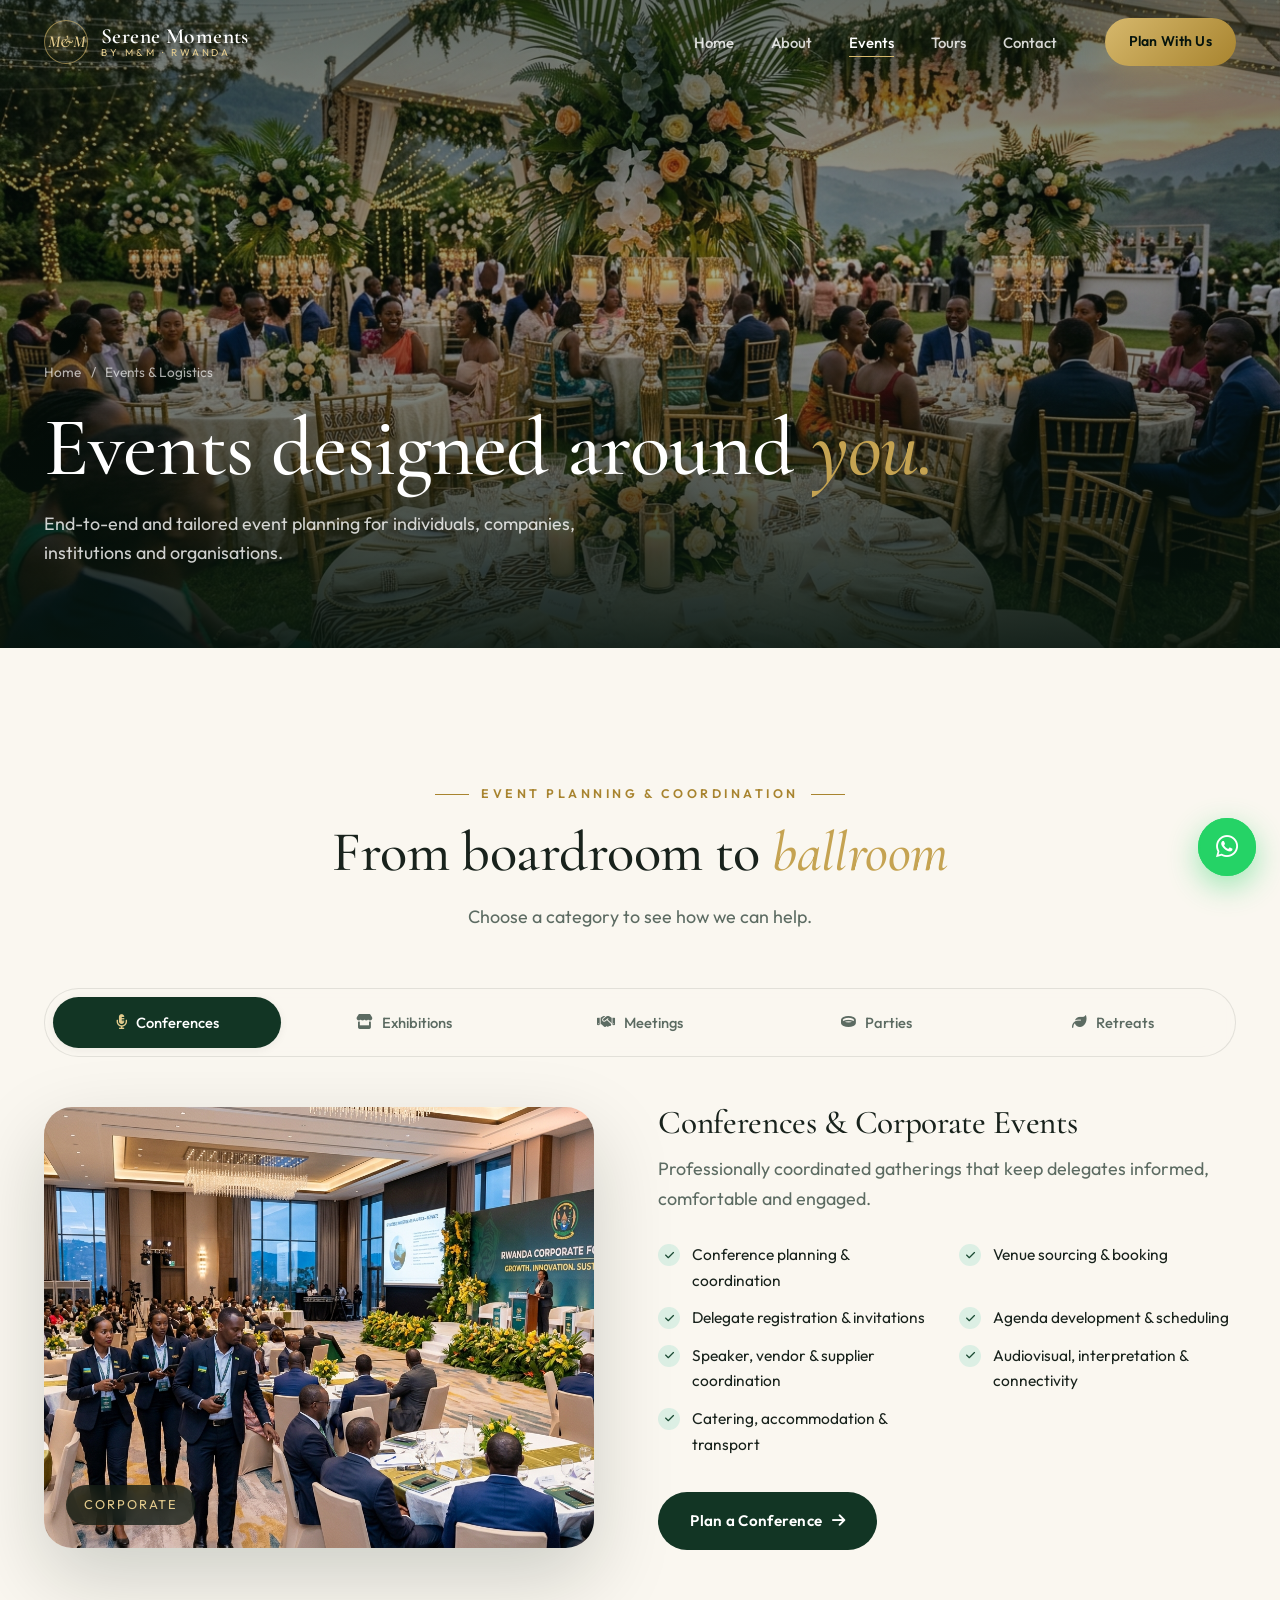
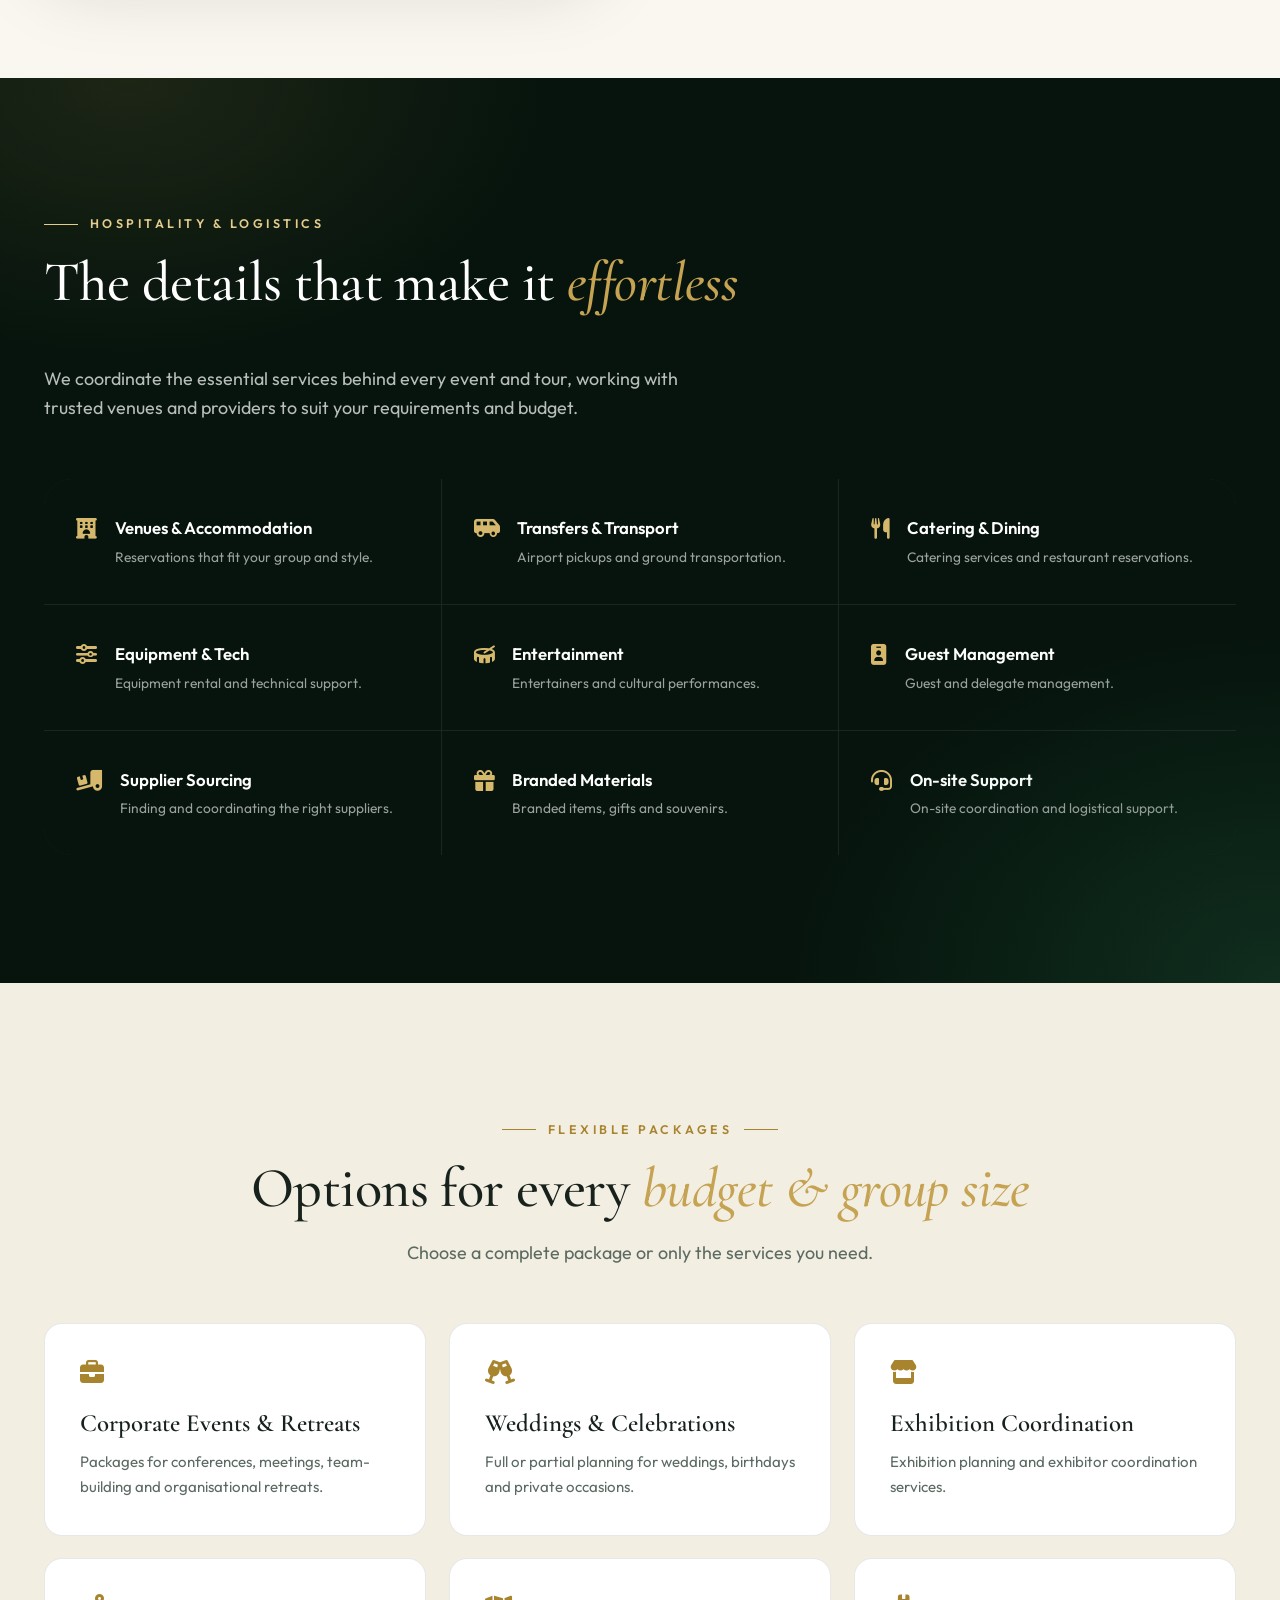
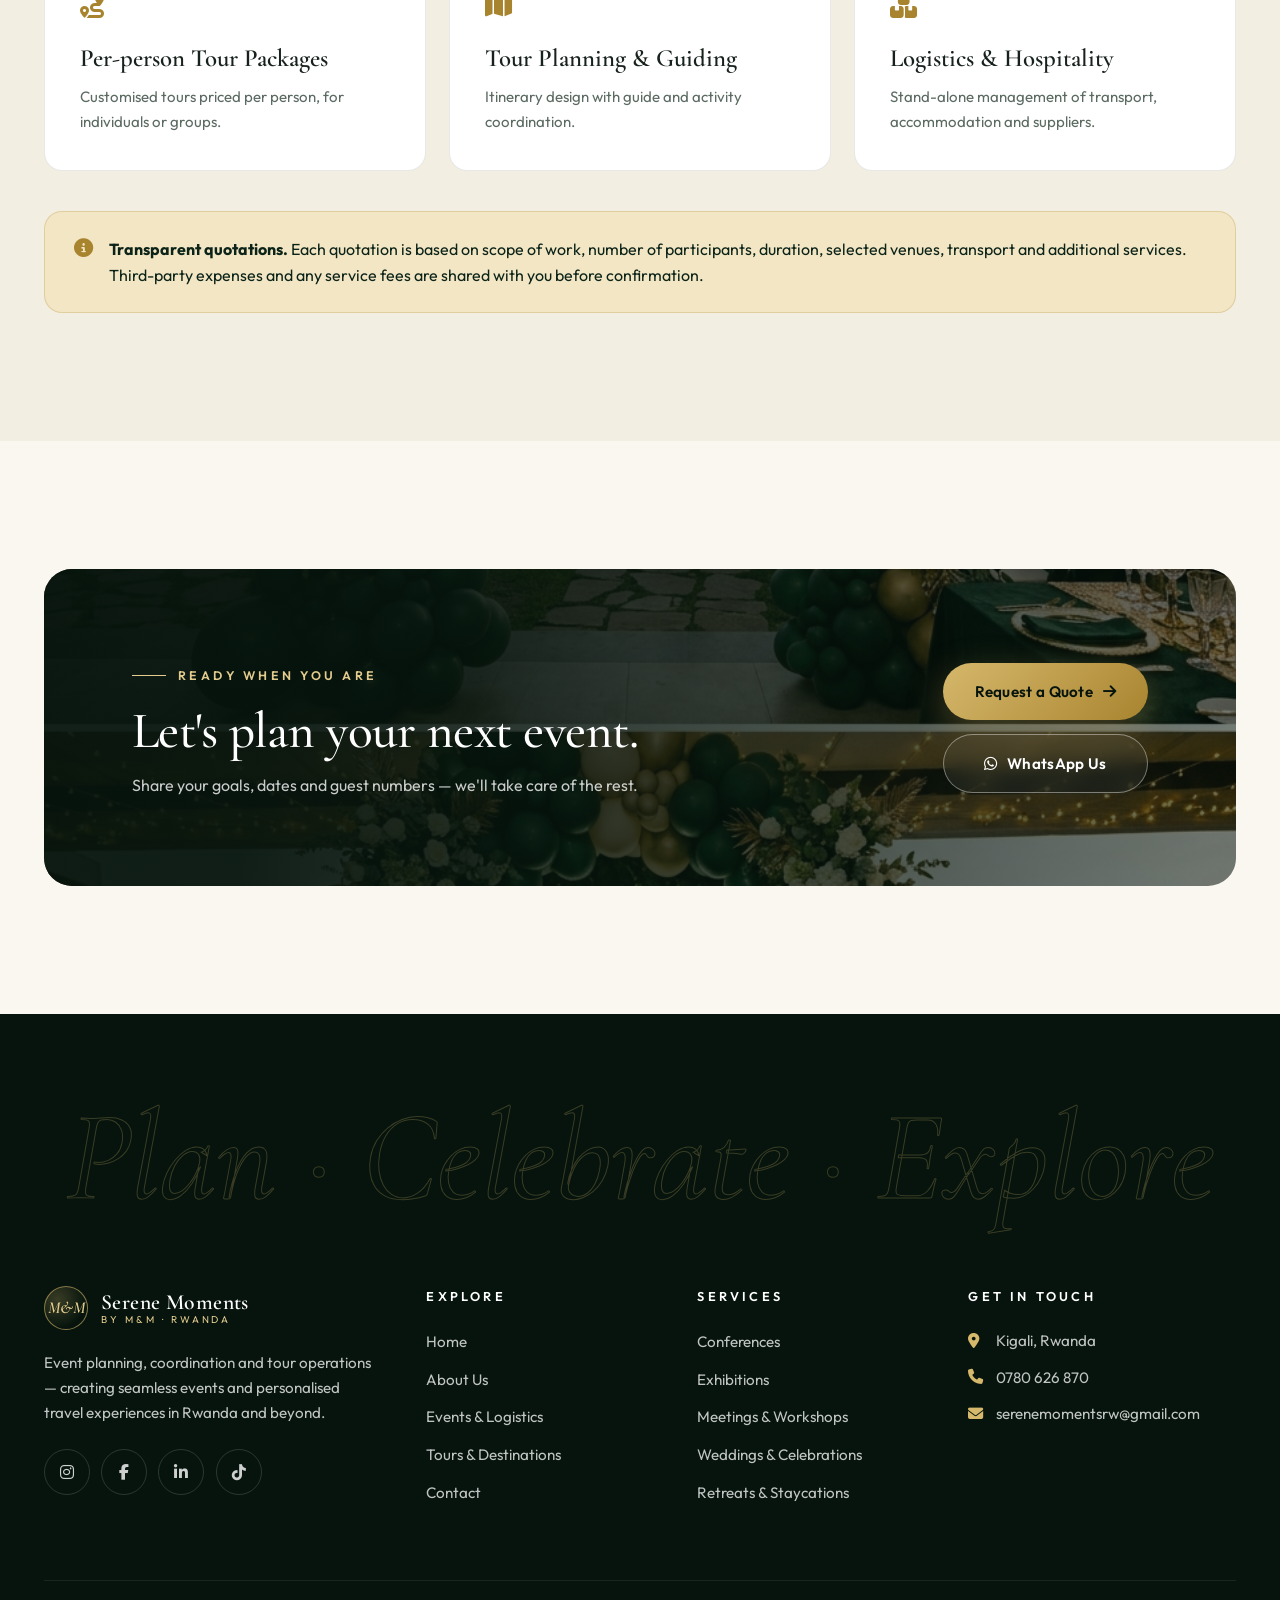
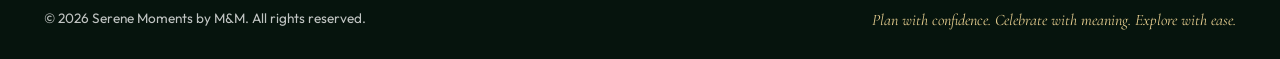
==== commit cd6d0dc8: "Update services.html" ====
--- a/services.html
+++ b/services.html
@@ -64,7 +64,7 @@
           <button class="tab-btn active" role="tab" aria-selected="true" data-tab="conferences" id="tab-conferences"><i class="fas fa-microphone-lines"></i>Conferences</button>
           <button class="tab-btn" role="tab" aria-selected="false" data-tab="exhibitions" id="tab-exhibitions"><i class="fas fa-store"></i>Exhibitions</button>
           <button class="tab-btn" role="tab" aria-selected="false" data-tab="meetings" id="tab-meetings"><i class="fas fa-handshake"></i>Meetings</button>
-          <button class="tab-btn" role="tab" aria-selected="false" data-tab="weddings" id="tab-weddings"><i class="fas fa-ring"></i>Weddings</button>
+          <button class="tab-btn" role="tab" aria-selected="false" data-tab="weddings" id="tab-weddings"><i class="fas fa-ring"></i>Parties</button>
           <button class="tab-btn" role="tab" aria-selected="false" data-tab="retreats" id="tab-retreats"><i class="fas fa-leaf"></i>Retreats</button>
         </div>
 
@@ -123,7 +123,7 @@
         <div class="tab-panel" id="weddings" role="tabpanel" aria-labelledby="tab-weddings">
           <div class="tab-media"><img src="gallery_1.jpg" alt="Wedding couple at an outdoor Rwandan ceremony" loading="lazy" /><span class="tab-label">Celebrations</span></div>
           <div>
-            <h3 class="display h3">Weddings &amp; Private Celebrations</h3>
+            <h3 class="display h3">Parties</h3>
             <p class="lead">Your special day, beautifully coordinated so you can be fully present.</p>
             <ul class="check-list">
               <li>Wedding planning &amp; coordination</li>
@@ -133,6 +133,12 @@
               <li>Invitations &amp; RSVP coordination</li>
               <li>Catering, entertainment &amp; transport</li>
               <li>Wedding-day &amp; event-day coordination</li>
+              <li>Graduation</li>
+              <li>Baptism</li>
+              <li>Baby shower</li>
+              <li>naming ceremony</li>
+              <li>award ceremony</li>
+              <li>back to school party</li>
             </ul>
             <a href="contact.html?service=wedding" class="btn btn-dark">Plan a Celebration <i class="fas fa-arrow-right"></i></a>
           </div>
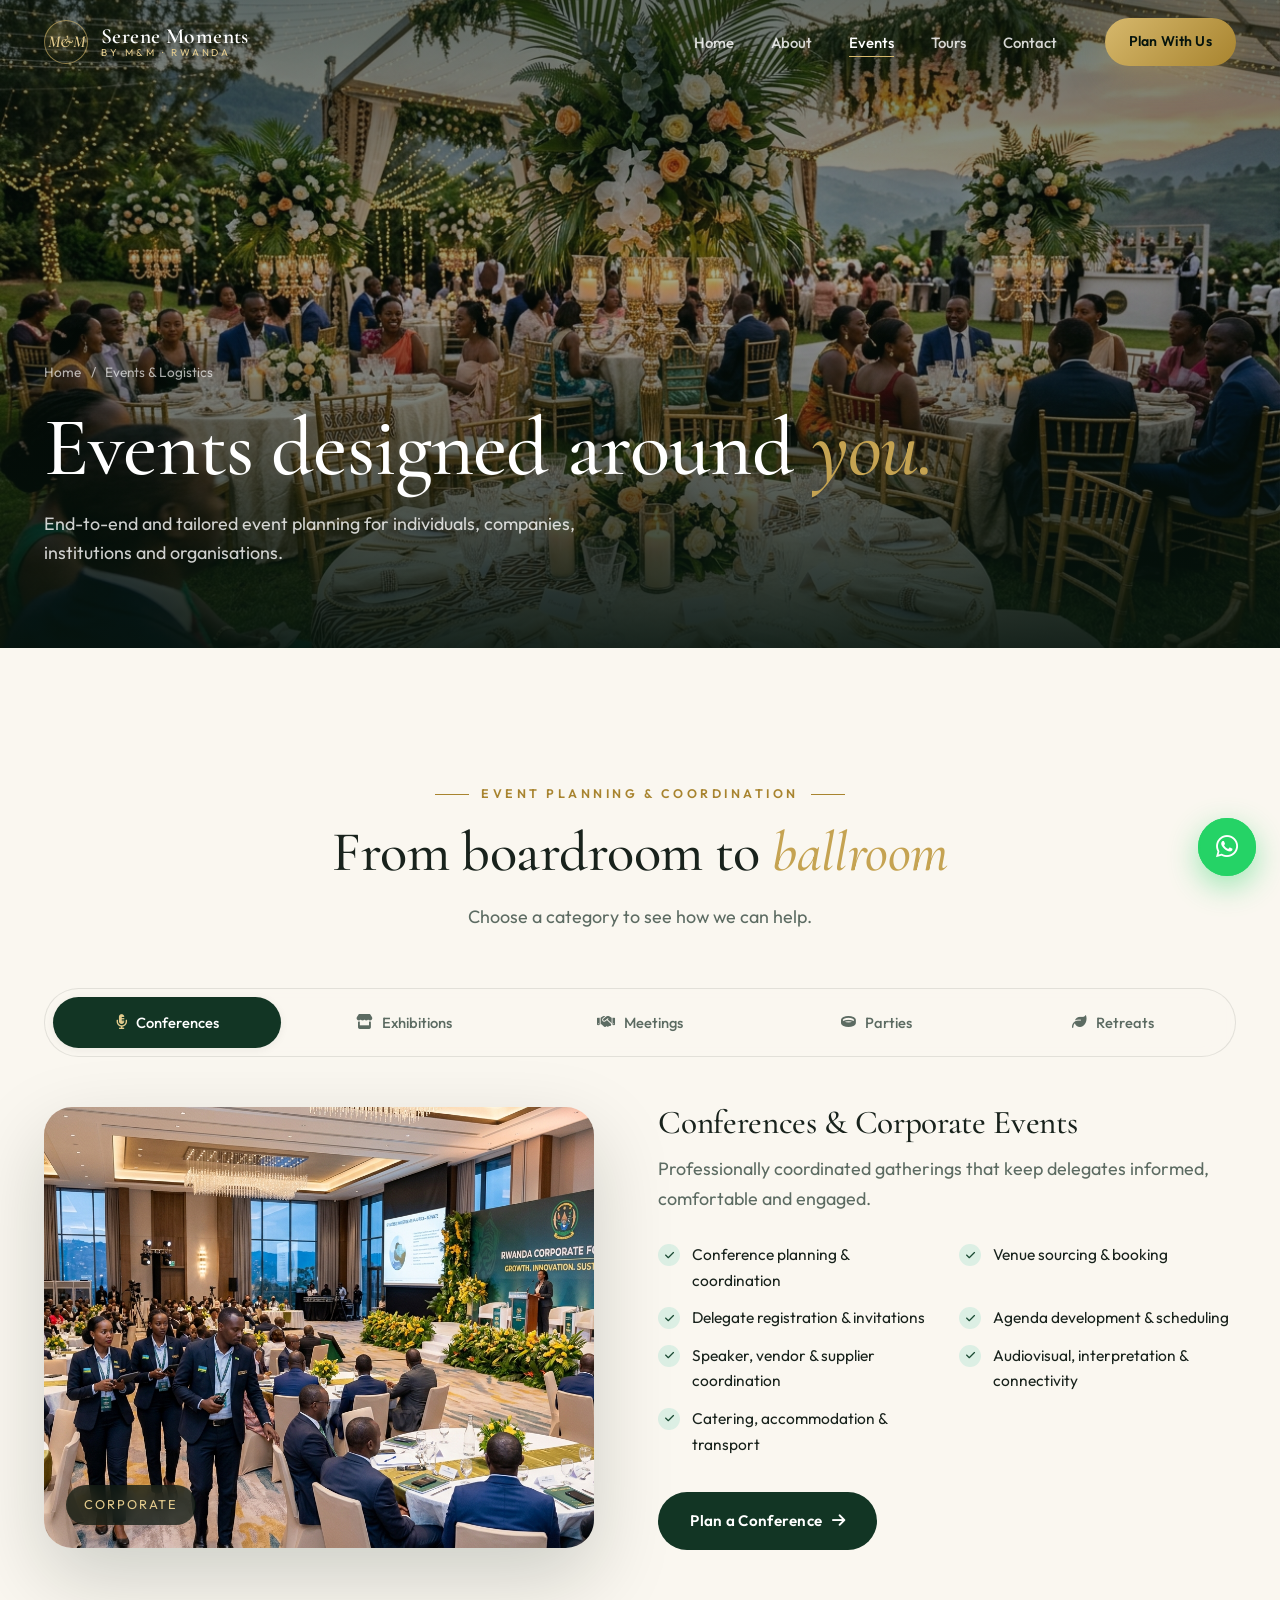
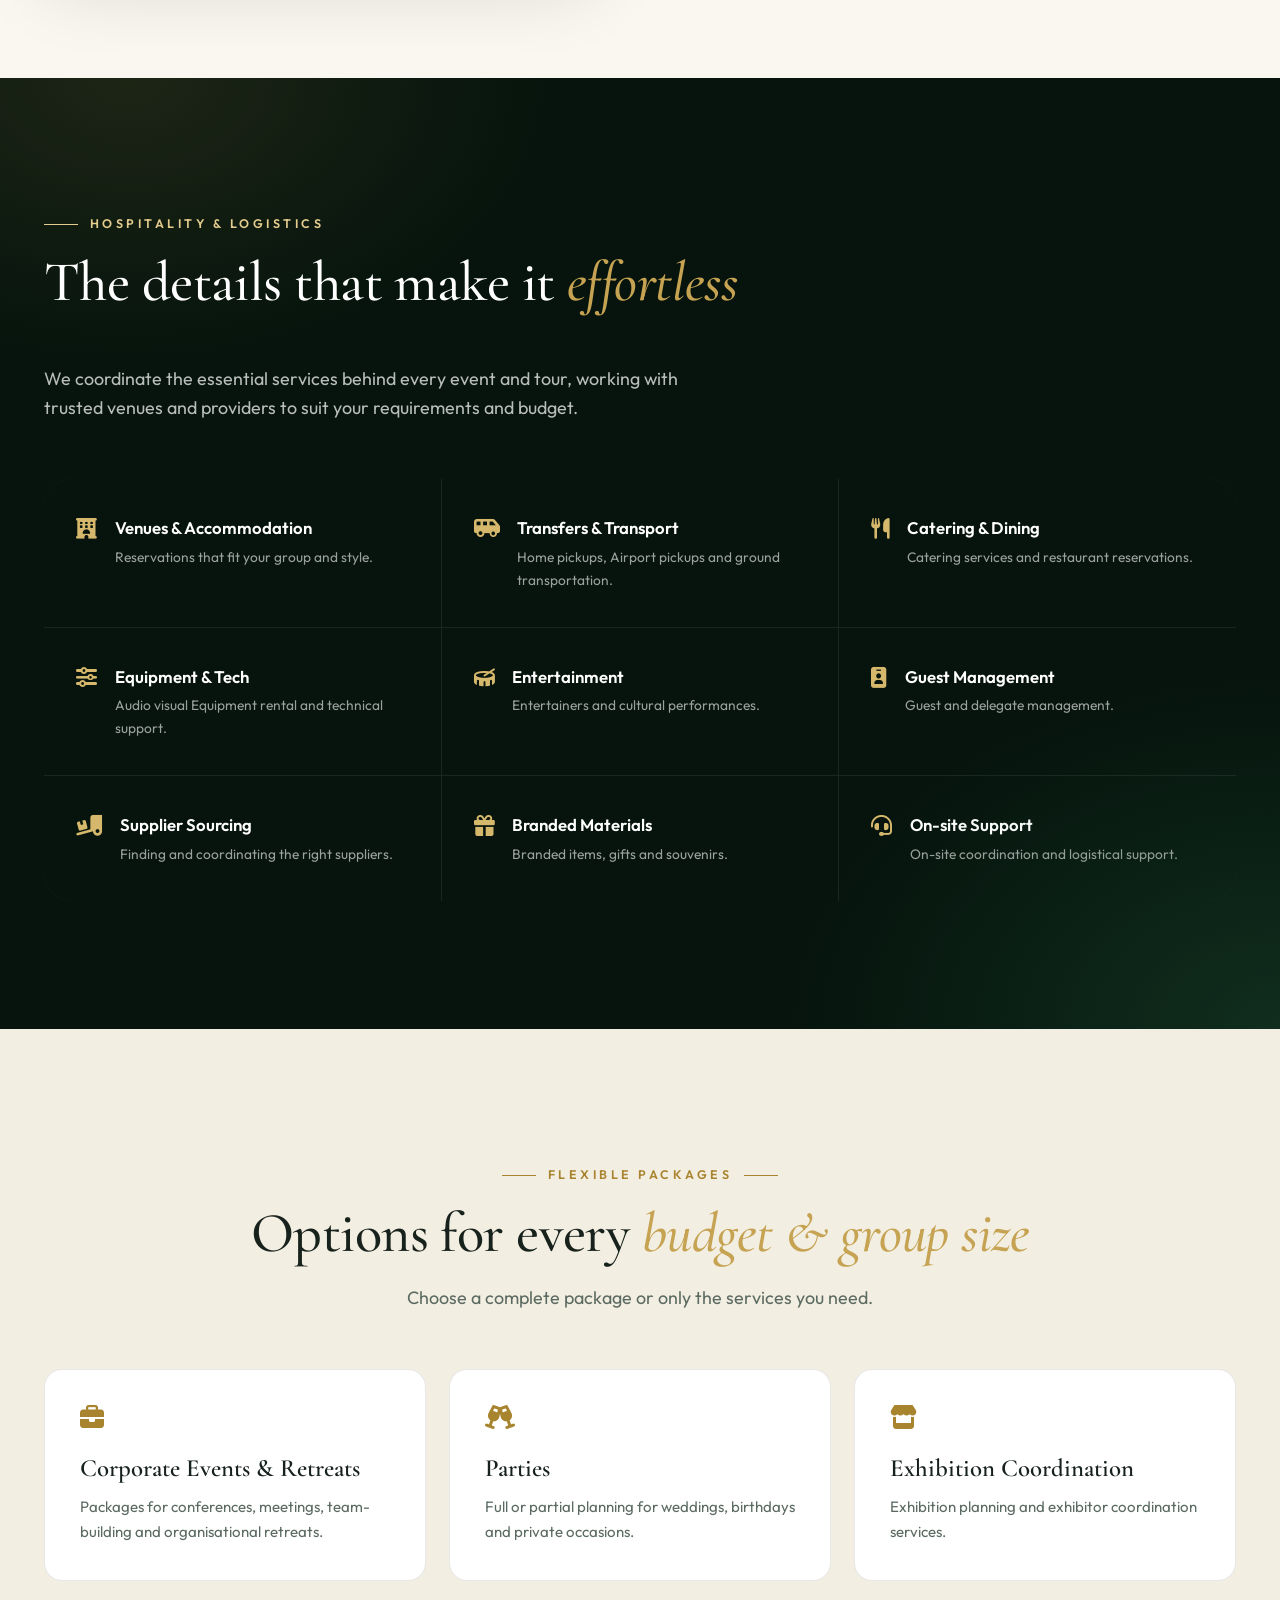
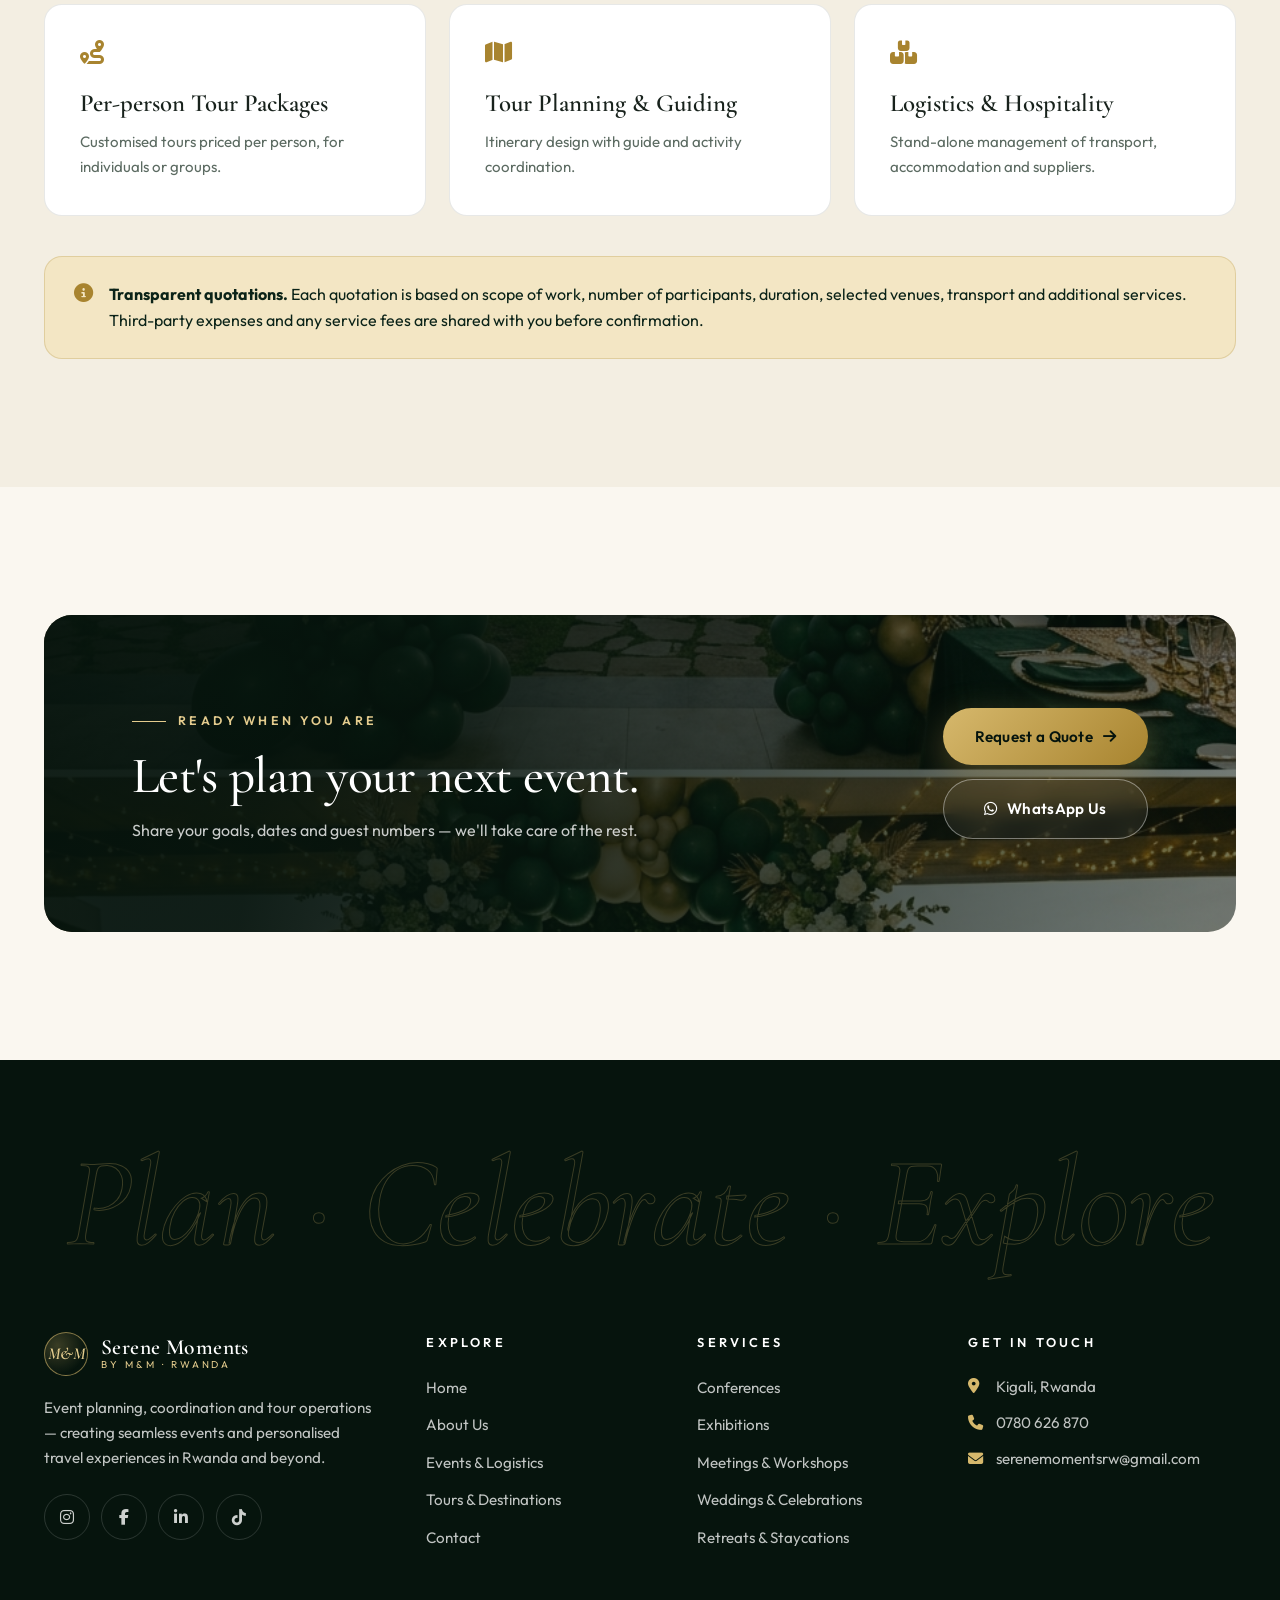
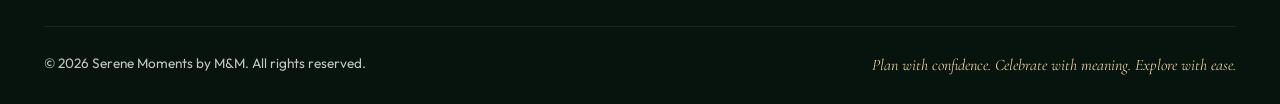
==== commit 23c366ca: "Update services.html" ====
--- a/services.html
+++ b/services.html
@@ -154,8 +154,9 @@
               <li>Team-building &amp; networking</li>
               <li>Wellness &amp; leisure getaways</li>
               <li>Accommodation &amp; venue reservations</li>
-              <li>Activities &amp; excursions</li>
+              <li>Activities &amp; Games</li>
               <li>Meals, transport &amp; logistics</li>
+              <li>Honeymoon</li>
             </ul>
             <a href="contact.html?service=retreat" class="btn btn-dark">Plan a Retreat <i class="fas fa-arrow-right"></i></a>
           </div>
@@ -175,9 +176,9 @@
         </div>
         <div class="logi-grid" data-reveal>
           <div class="logi"><i class="fas fa-hotel"></i><div><h3>Venues &amp; Accommodation</h3><p>Reservations that fit your group and style.</p></div></div>
-          <div class="logi"><i class="fas fa-van-shuttle"></i><div><h3>Transfers &amp; Transport</h3><p>Airport pickups and ground transportation.</p></div></div>
+          <div class="logi"><i class="fas fa-van-shuttle"></i><div><h3>Transfers &amp; Transport</h3><p>Home pickups, Airport pickups and ground transportation.</p></div></div>
           <div class="logi"><i class="fas fa-utensils"></i><div><h3>Catering &amp; Dining</h3><p>Catering services and restaurant reservations.</p></div></div>
-          <div class="logi"><i class="fas fa-sliders"></i><div><h3>Equipment &amp; Tech</h3><p>Equipment rental and technical support.</p></div></div>
+          <div class="logi"><i class="fas fa-sliders"></i><div><h3>Equipment &amp; Tech</h3><p>Audio visual Equipment rental and technical support.</p></div></div>
           <div class="logi"><i class="fas fa-drum"></i><div><h3>Entertainment</h3><p>Entertainers and cultural performances.</p></div></div>
           <div class="logi"><i class="fas fa-id-badge"></i><div><h3>Guest Management</h3><p>Guest and delegate management.</p></div></div>
           <div class="logi"><i class="fas fa-truck-ramp-box"></i><div><h3>Supplier Sourcing</h3><p>Finding and coordinating the right suppliers.</p></div></div>
@@ -197,7 +198,7 @@
         </div>
         <div class="pkg-grid" data-stagger>
           <div class="pkg" data-reveal><i class="fas fa-briefcase"></i><h3>Corporate Events &amp; Retreats</h3><p>Packages for conferences, meetings, team-building and organisational retreats.</p></div>
-          <div class="pkg" data-reveal><i class="fas fa-champagne-glasses"></i><h3>Weddings &amp; Celebrations</h3><p>Full or partial planning for weddings, birthdays and private occasions.</p></div>
+          <div class="pkg" data-reveal><i class="fas fa-champagne-glasses"></i><h3>Parties</h3><p>Full or partial planning for weddings, birthdays and private occasions.</p></div>
           <div class="pkg" data-reveal><i class="fas fa-store"></i><h3>Exhibition Coordination</h3><p>Exhibition planning and exhibitor coordination services.</p></div>
           <div class="pkg" data-reveal><i class="fas fa-route"></i><h3>Per-person Tour Packages</h3><p>Customised tours priced per person, for individuals or groups.</p></div>
           <div class="pkg" data-reveal><i class="fas fa-map"></i><h3>Tour Planning &amp; Guiding</h3><p>Itinerary design with guide and activity coordination.</p></div>
